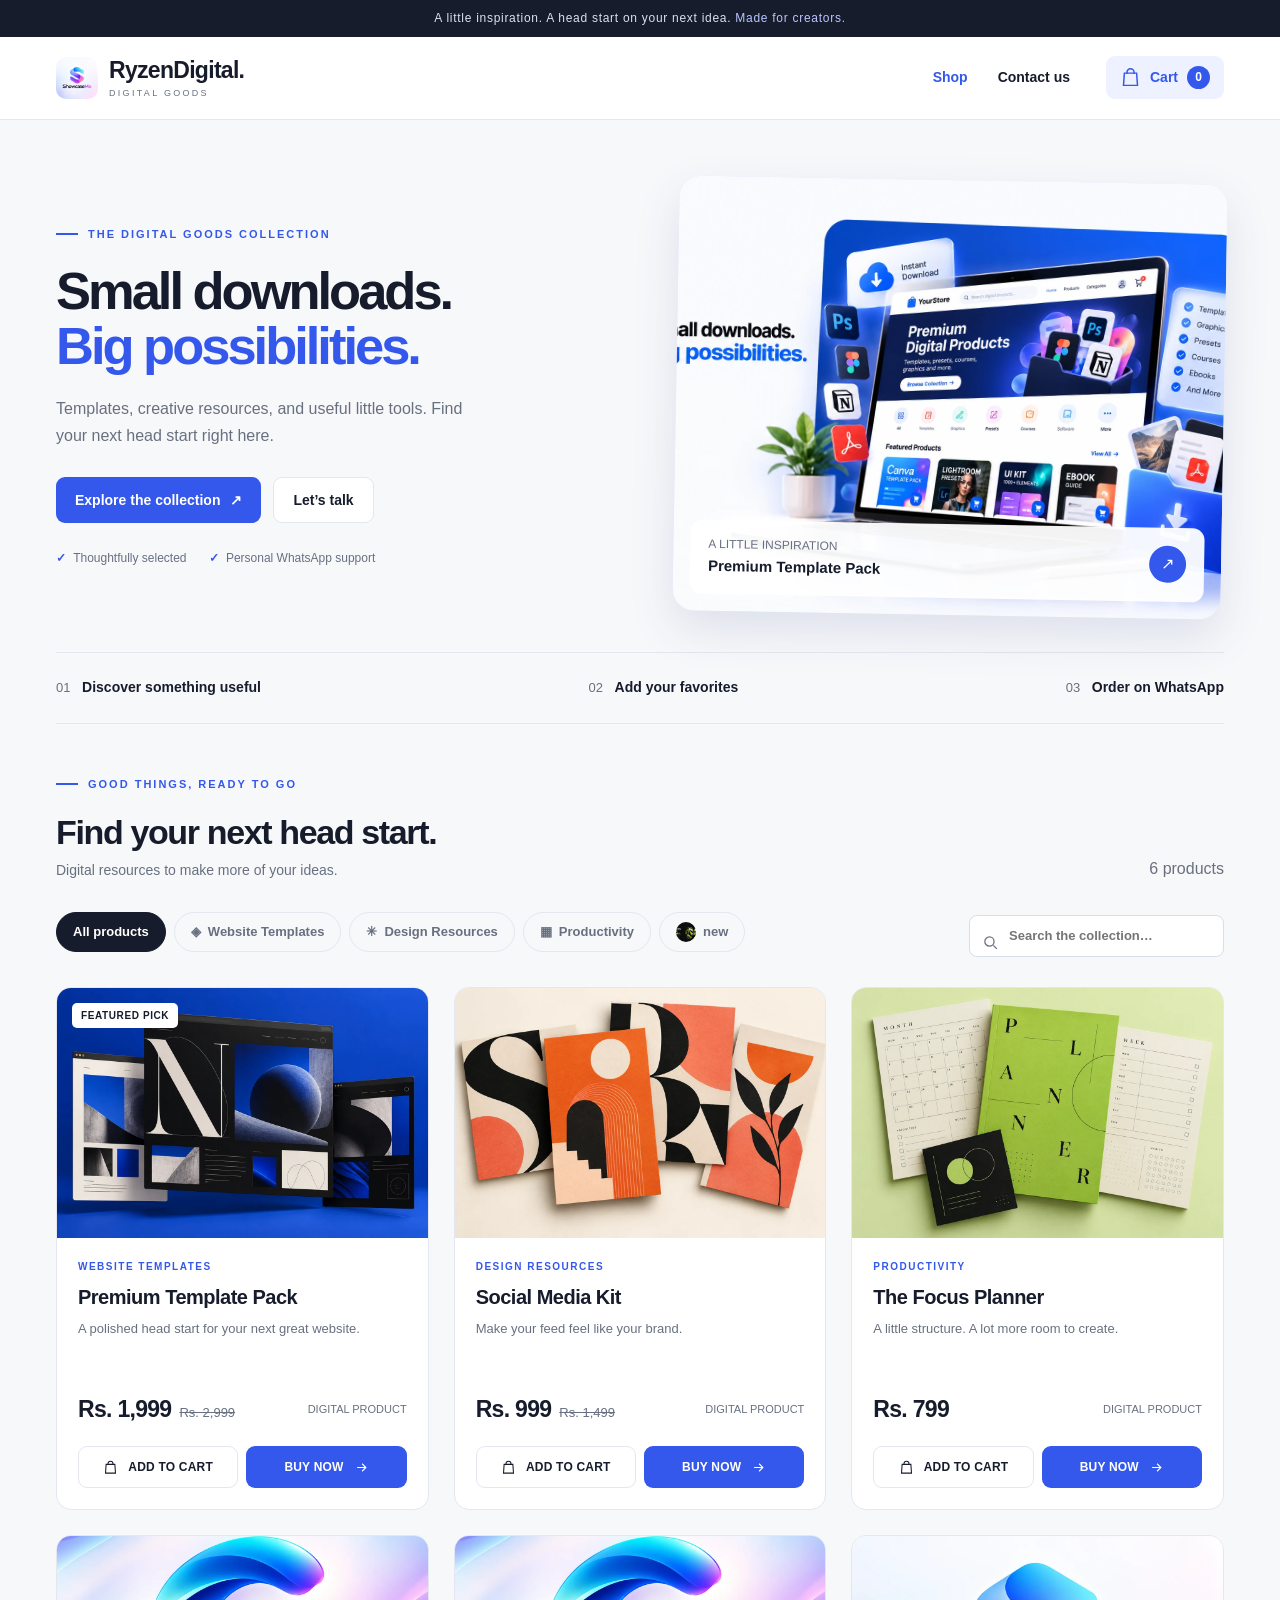
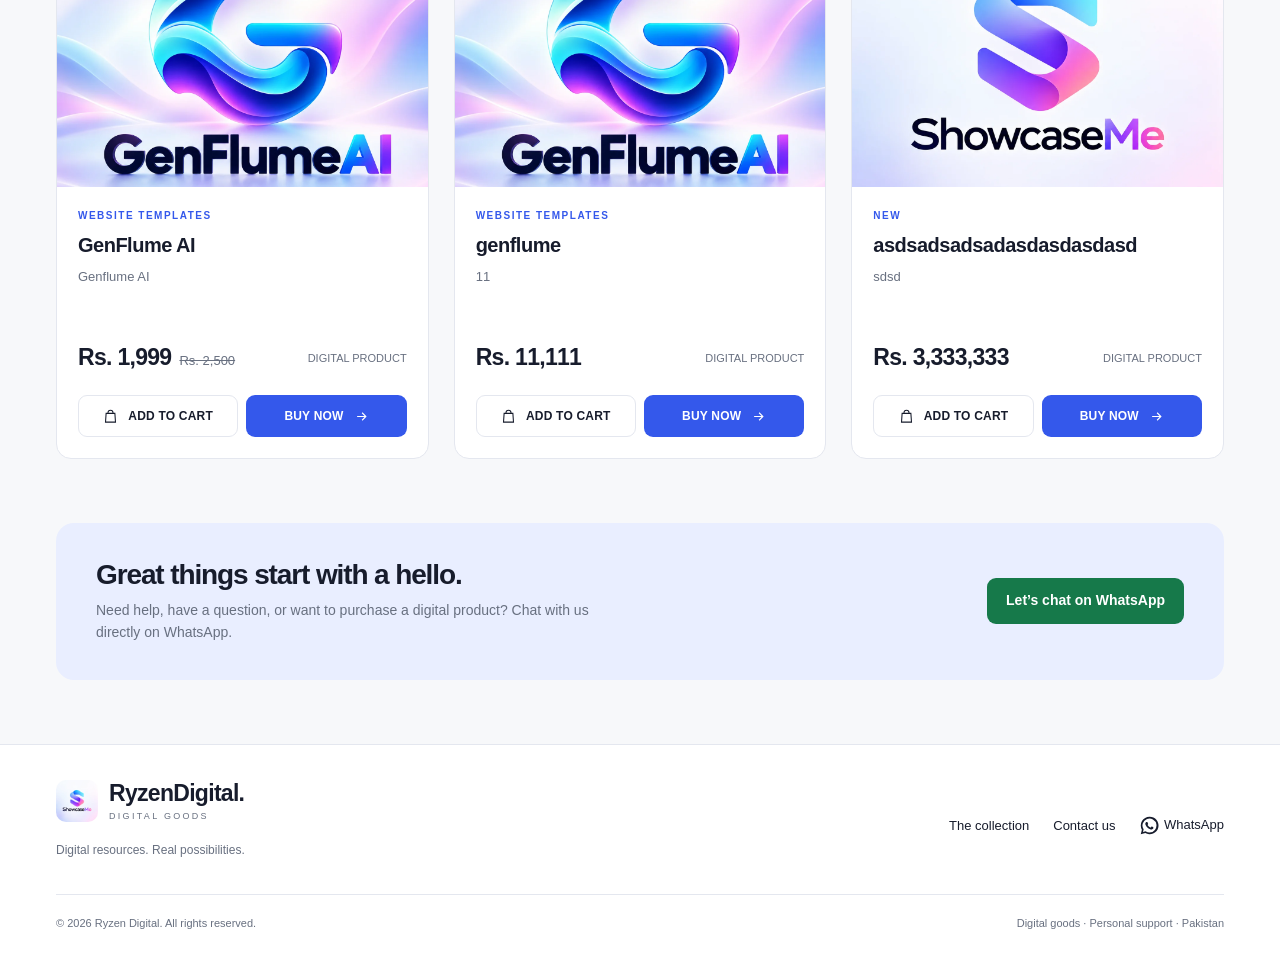
==== index.html @ fa686743 "Update site details, branding and WhatsApp contact" ====
<!doctype html>
<html lang="en"><head><meta charset="utf-8"><meta name="viewport" content="width=device-width, initial-scale=1"><meta http-equiv="Content-Security-Policy" content="default-src 'self'; script-src 'self'; style-src 'self'; img-src 'self' data: blob:; connect-src 'self'; object-src 'none'; base-uri 'none'; form-action 'none'"><meta name="referrer" content="strict-origin-when-cross-origin"><title>Ryzen Digital — Made for your next big idea</title><meta name="description" content="Discover digital templates, design resources, and productivity tools. Order directly with Muneej Digital on WhatsApp."><link rel="icon" href="assets/images/site/favicon-dae57da4-6090-4d0b-ba69-04b759d3f652.png"><link rel="stylesheet" href="assets/css/style.css"><script type="module" src="assets/js/store.js"></script></head><body data-page="home"><a class="skip" href="#main">Skip to content</a><div class="announcement"><span data-setting="announcement">A little inspiration. A head start on your next idea.</span> <span data-setting="announcementAccent">Made for creators.</span></div><header id="site-header" class="site-header"></header><main id="main" class="container"><section class="hero"><div><div class="eyebrow" data-setting="heroEyebrow">The digital goods collection</div><h1><span data-setting="heroHeading">Small downloads.</span><br><em data-setting="heroHighlight">Big possibilities.</em></h1><p data-setting="heroDescription">Templates, creative resources, and useful little tools. Find your next head start right here.</p><div class="hero-actions"><a class="button" href="#shop" data-setting-link="heroPrimaryLink"><span data-setting="heroPrimary">Explore the collection</span> <span aria-hidden="true">↗</span></a><a class="button secondary" href="contact.html" data-setting="heroSecondary" data-setting-link="heroSecondaryLink">Let’s talk</a></div><div class="hero-note"><span><b>✓</b> <span data-setting="heroTrustOne">Thoughtfully selected</span></span><span><b>✓</b> <span data-setting="heroTrustTwo">Personal WhatsApp support</span></span></div></div><a id="hero-product" class="hero-art" href="#shop"><img id="hero-image" src="assets/images/products/templates.webp" alt="Creative website template collection" fetchpriority="high"><div class="hero-art-label"><div><small data-setting="heroLabel">A LITTLE INSPIRATION</small><strong id="hero-title">Find your next creative starting point</strong></div><span class="icon-circle" aria-hidden="true">↗</span></div></a></section><div class="value-strip"><span>01 <strong data-setting="valueOne">Discover something useful</strong></span><span>02 <strong data-setting="valueTwo">Add your favorites</strong></span><span>03 <strong data-setting="valueThree">Order on WhatsApp</strong></span></div><section class="store-section" id="shop"><div class="section-heading"><div><div class="eyebrow" data-setting="catalogEyebrow">Good things, ready to go</div><h2 data-setting="catalogHeading">Find your next head start.</h2><p data-setting="catalogDescription">Digital resources to make more of your ideas.</p></div><span id="result-count" class="muted"></span></div><div class="catalog-toolbar"><div id="category-filters" class="filters" aria-label="Filter by category"></div><label class="search-box"><span class="sr-only">Search products</span><span id="search-icon"></span><input id="search" type="search" placeholder="Search the collection…"></label></div><p id="category-detail" class="category-detail" hidden=""></p><div id="product-grid" class="product-grid"><div class="loading">Loading the collection…</div></div><nav id="pagination" class="pagination" aria-label="Product pages" hidden=""></nav></section><section class="contact-banner"><div><h2 data-setting="contactBannerTitle">Great things start with a hello.</h2><p data-setting="contactDescription">Need help, have a question, or want to purchase a digital product? Chat with us directly on WhatsApp.</p></div><a class="button whatsapp" data-contact="" data-setting="contactBannerButton" href="https://wa.me/923116686335?text=Hi!%20I%20visited%20your%20website%20and%20need%20some%20assistance." target="_blank" rel="noopener noreferrer">Let’s chat on WhatsApp</a></section></main><footer id="site-footer" class="site-footer"></footer><noscript><div class="noscript">Please enable JavaScript to browse products and use your cart. You can also <a href="https://wa.me/923116686335?text=Hi!%20I%20visited%20your%20website%20and%20need%20some%20assistance." target="_blank" rel="noopener noreferrer">contact us on WhatsApp</a>.</div></noscript>







</body></html>
---- assets/css/style.css ----
:root{--ink:#171c2c;--muted:#687080;--blue:#3458eb;--blue-dark:#2340bd;--paper:#f7f8fa;--line:#e4e7ef;--radius:18px;--green:#16794a;--font:Inter,Arial,Helvetica,sans-serif}*{box-sizing:border-box}html{scroll-behavior:smooth;scroll-padding-top:100px}body{margin:0;color:var(--ink);font:16px/1.55 var(--font);background:var(--paper)}button,input,select,textarea{font:inherit}a{color:inherit;text-decoration:none}button,a,input,select,textarea{-webkit-tap-highlight-color:transparent}button,a{touch-action:manipulation}button{cursor:pointer}button:disabled{cursor:not-allowed;opacity:.5}button, .button{border:0}.button{display:inline-flex;gap:10px;align-items:center;justify-content:center;min-height:46px;border-radius:9px;padding:11px 19px;font-size:14px;font-weight:700;line-height:1.4;transition:background .2s,transform .2s;background:var(--blue);color:white}.button:hover{background:var(--blue-dark);transform:translateY(-1px)}.button.secondary{background:white;color:var(--ink);border:1px solid var(--line)}.button.secondary:hover{background:#edf1ff;border-color:#bcc7ff}.button.dark{background:var(--ink)}.button.whatsapp{background:#16794a;color:#fff}.button.whatsapp:hover{background:#10633b}.button.danger{background:#c53636}.button.small{padding:8px 12px;min-height:38px;font-size:13px}.text-link{font-size:14px;font-weight:700;color:var(--blue);display:inline-flex;gap:8px;align-items:center}.muted{color:var(--muted)}svg{width:21px;height:21px;flex-shrink:0;vertical-align:middle}h1,h2,h3,p{margin-top:0}h1,h2,h3{line-height:1.15;letter-spacing:-.04em}h2{font-size:34px}h3{font-size:20px}img{max-width:100%;display:block}input,textarea,select{border:1px solid #d9deea;border-radius:8px;background:white;padding:11px 13px;color:var(--ink);width:100%;min-width:0}textarea{resize:vertical;min-height:110px}label{display:block;font-size:14px;font-weight:600}label>input,label>select,label>textarea{margin-top:7px}small{font-size:13px}input:focus,textarea:focus,select:focus{outline:2px solid #b9c6ff;border-color:var(--blue)}:focus-visible{outline:3px solid #93a9ff;outline-offset:3px}[hidden]{display:none!important}.container{max-width:1232px;margin:0 auto;padding:0 32px}.skip{position:fixed;top:-60px;left:10px;background:white;padding:8px;z-index:200}.skip:focus{top:5px}.announcement{background:var(--ink);color:#dbe0f2;text-align:center;padding:9px 16px;font-size:12px;letter-spacing:.06em}.announcement span{color:#b9c5ff}.site-header{background:rgba(255,255,255,.96);border-bottom:1px solid var(--line);position:sticky;top:0;z-index:30}.header-inner{height:82px;display:flex;align-items:center;gap:36px}.brand{display:inline-flex;align-items:center;gap:11px;font-weight:800;letter-spacing:-.7px;font-size:23px;line-height:1.15;white-space:nowrap}.brand-mark{display:grid;place-items:center;background:var(--blue);width:38px;height:38px;border-radius:10px;color:white;font-size:24px;letter-spacing:-3px;padding-right:3px}.brand span small{display:block;font-weight:500;letter-spacing:2.3px;text-transform:uppercase;font-size:9px;margin-top:4px;color:var(--muted)}.nav{display:flex;gap:30px;margin-left:auto;font-size:14px;font-weight:600}.nav a:hover,.nav a.active{color:var(--blue)}.header-cart{background:#eef1ff;color:var(--blue);border-radius:9px;padding:10px 14px;display:flex;gap:9px;align-items:center;font-size:14px;font-weight:700}.cart-badge{background:var(--blue);color:#fff;min-width:23px;height:23px;border-radius:50%;display:grid;place-items:center;font-size:12px}.hero{display:grid;grid-template-columns:1.06fr 1fr;gap:40px;padding:60px 0 38px;align-items:center}.eyebrow{font-size:11px;letter-spacing:2px;text-transform:uppercase;font-weight:800;color:var(--blue);margin-bottom:20px;display:flex;align-items:center;gap:10px}.eyebrow:before{content:'';width:22px;height:2px;background:var(--blue)}.hero h1{font-size:clamp(40px,4.9vw,64px);font-weight:750;letter-spacing:-3px;margin-bottom:21px;line-height:1.06}.hero h1 em{font-style:normal;color:var(--blue)}.hero p{font-size:16px;color:var(--muted);max-width:420px;line-height:1.7}.hero-actions{display:flex;gap:12px;align-items:center;margin-top:28px}.hero-note{display:flex;gap:22px;font-size:12px;color:var(--muted);margin-top:26px;flex-wrap:wrap}.hero-note b{color:var(--blue);margin-right:4px}.hero-art{background:#e7ebff;border-radius:22px;overflow:hidden;position:relative;transform:rotate(1deg);box-shadow:0 18px 45px #293c8420}.hero-art img{width:100%;aspect-ratio:1.26;object-fit:cover;transition:transform .7s}.hero-art:hover img{transform:scale(1.035)}.hero-art-label{position:absolute;bottom:17px;left:17px;right:17px;background:rgba(255,255,255,.95);border-radius:12px;padding:15px 18px;display:flex;align-items:center;justify-content:space-between;gap:10px}.hero-art-label strong{font-size:15px}.hero-art-label small{display:block;color:var(--muted);font-size:12px}.hero-art-label .icon-circle{background:var(--blue);color:white;border-radius:50%;width:37px;height:37px;display:grid;place-items:center}.value-strip{display:flex;justify-content:space-between;gap:18px;padding:24px 0;border-top:1px solid var(--line);border-bottom:1px solid var(--line);font-size:13px;color:var(--muted)}.value-strip strong{color:var(--ink);font-size:14px;margin-left:8px}.store-section{padding:52px 0 64px}.section-heading{display:flex;justify-content:space-between;align-items:flex-end;gap:20px;margin-bottom:26px}.section-heading h2{margin-bottom:8px}.section-heading p{font-size:14px;color:var(--muted);margin-bottom:0}.catalog-toolbar{display:flex;align-items:center;justify-content:space-between;gap:15px;margin-bottom:30px;flex-wrap:wrap}.filters{display:flex;gap:8px;flex-wrap:wrap}.filter{display:flex;align-items:center;gap:7px;background:transparent;border:1px solid var(--line);border-radius:30px;padding:9px 16px;font-size:13px;font-weight:600;color:var(--muted)}.filter.active{background:var(--ink);color:white;border-color:var(--ink)}.filter img{width:20px;height:20px;object-fit:cover;border-radius:50%}.search-box{display:flex;align-items:center;position:relative;max-width:255px;flex:1;min-width:180px}.search-box svg{position:absolute;left:13px;color:var(--muted);width:17px}.search-box input{padding:10px 10px 10px 39px;font-size:13px}.product-grid{display:grid;grid-template-columns:repeat(3,minmax(0,1fr));gap:25px}.product-card{background:white;border:1px solid var(--line);border-radius:15px;overflow:hidden;transition:transform .25s,box-shadow .25s}.product-card:hover{transform:translateY(-5px);box-shadow:0 15px 32px #1f2e5510}.card-visual{position:relative;display:block;overflow:hidden;background:#ecf0f8}.card-visual img{width:100%;aspect-ratio:1.48;object-fit:cover;transition:transform .35s}.product-card:hover .card-visual img{transform:scale(1.03)}.tag{position:absolute;top:15px;left:15px;background:white;color:var(--ink);border-radius:5px;font-size:10px;letter-spacing:.6px;text-transform:uppercase;padding:5px 9px;font-weight:800}.card-body{padding:21px}.card-category{font-size:10px;letter-spacing:1.5px;text-transform:uppercase;color:var(--blue);font-weight:800;margin-bottom:9px}.card-body h3{font-size:20px;margin-bottom:9px;letter-spacing:-.5px;line-height:1.3}.card-description{font-size:13px;color:var(--muted);min-height:41px;margin-bottom:17px}.price{font-size:23px;font-weight:750;letter-spacing:-.7px}.old-price{font-size:13px;color:var(--muted);text-decoration:line-through;margin-left:8px;font-weight:400;letter-spacing:0}.card-bottom{display:flex;justify-content:space-between;align-items:center;margin:15px 0 19px}.file-label{font-size:11px;color:var(--muted)}.card-actions{display:grid;grid-template-columns:1fr 1fr;gap:8px}.card-actions .button{font-size:11px;padding:10px 8px;letter-spacing:.2px;min-height:42px}.card-actions svg{width:15px;height:15px}.category-detail{color:var(--muted);font-size:14px;margin:-12px 0 24px}.contact-banner{margin:0 0 64px;padding:36px 40px;background:#e9eeff;display:flex;align-items:center;justify-content:space-between;border-radius:18px;gap:25px}.contact-banner h2{font-size:28px;margin-bottom:9px}.contact-banner p{max-width:520px;font-size:14px;color:var(--muted);margin:0}.site-footer{border-top:1px solid var(--line);padding:35px 0 25px;background:white}.footer-top{display:flex;justify-content:space-between;gap:30px;align-items:center}.footer-top p{font-size:12px;color:var(--muted);margin:12px 0}.footer-links{display:flex;gap:24px;align-items:center;font-size:13px}.footer-bottom{border-top:1px solid var(--line);margin-top:22px;padding-top:20px;font-size:11px;display:flex;justify-content:space-between;color:var(--muted)}.empty-state{text-align:center;border:1px dashed #ccd3e5;border-radius:16px;padding:55px 24px;grid-column:1/-1;background:white}.empty-state h2{font-size:25px}.empty-state p{color:var(--muted)}.error{color:#b42c2c;background:#fff1f1;padding:14px;border-radius:8px;white-space:pre-wrap}.breadcrumb{font-size:13px;color:var(--muted);margin:30px 0}.breadcrumb a{color:var(--blue)}.product-detail{display:grid;grid-template-columns:1.05fr 1fr;gap:50px;align-items:start;margin-bottom:55px}.detail-image{width:100%;border-radius:18px;aspect-ratio:1.1;object-fit:cover;background:#e8ecfa}.product-info{padding-top:10px}.product-info h1{font-size:42px;margin:10px 0 17px}.product-info .price{font-size:32px;display:block;margin:25px 0}.product-info .card-actions{max-width:430px}.product-info .card-actions .button{font-size:13px;min-height:49px}.purchase-note{font-size:13px;color:var(--muted);border-top:1px solid var(--line);padding-top:20px;margin-top:23px}.description-section{border-top:1px solid var(--line);padding:35px 0;display:grid;grid-template-columns:1.4fr 1fr 1fr;gap:35px}.description-section h2{font-size:21px}.description-section p,.description-section li{font-size:14px;color:var(--muted);line-height:1.8;white-space:pre-line}.description-section ul{padding-left:19px}.contact-page{max-width:820px;margin:0 auto;text-align:center;padding:75px 0}.contact-page h1{font-size:clamp(36px,6vw,56px);margin:25px 0}.contact-page p{color:var(--muted);font-size:18px;max-width:630px;margin:0 auto 28px}.contact-icon{display:grid;place-items:center;background:#dcf2e7;color:var(--green);border-radius:22px;width:80px;height:80px;margin:auto}.contact-icon svg{width:44px;height:44px}.contact-phone{font-size:14px!important;margin-top:17px!important}.contact-steps{display:grid;grid-template-columns:repeat(3,1fr);gap:20px;margin-top:50px;text-align:left}.contact-steps article{border:1px solid var(--line);border-radius:14px;background:white;padding:23px}.contact-steps b{color:var(--blue);font-size:12px}.contact-steps h2{font-size:20px;margin:16px 0 10px}.contact-steps p{font-size:13px;margin:0}.noscript{padding:30px;background:#fff0d5;text-align:center}dialog{border:none;padding:0;color:var(--ink);border-radius:16px;max-height:90dvh;width:min(680px,calc(100% - 30px));box-shadow:0 30px 100px #10204440}dialog::backdrop{background:#101a3a80;backdrop-filter:blur(3px)}body:has(dialog[open]){overflow:hidden}.dialog-header{display:flex;justify-content:space-between;align-items:center;gap:20px;padding:23px 25px;border-bottom:1px solid var(--line)}.dialog-header h2{font-size:23px;margin:0}.icon-button{display:grid;place-items:center;width:38px;height:38px;border:1px solid var(--line);background:white;border-radius:8px;font-size:24px;line-height:1;flex-shrink:0}.dialog-body{padding:25px}.dialog-actions{display:flex;gap:10px;justify-content:flex-end;padding:20px 25px;border-top:1px solid var(--line)}.cart-drawer{margin:0 0 0 auto;height:100dvh;max-height:100dvh;border-radius:0;width:min(510px,100%)}.cart-shell{display:flex;flex-direction:column;height:100%}.cart-items{flex:1;overflow-y:auto;padding:10px 24px}.cart-item{display:grid;grid-template-columns:80px 1fr;gap:15px;padding:22px 0;border-bottom:1px solid var(--line)}.cart-item img{width:80px;height:80px;object-fit:cover;border-radius:10px}.cart-item h3{font-size:15px;line-height:1.4;margin:0 0 6px;letter-spacing:-.2px}.cart-item .item-price{font-size:13px;color:var(--muted)}.quantity-row{display:flex;justify-content:space-between;gap:10px;align-items:center;margin-top:13px}.quantity-control{display:flex;border:1px solid var(--line);border-radius:6px;align-items:center;overflow:hidden}.quantity-control button{border:0;background:white;width:30px;height:30px}.quantity-control span{min-width:30px;text-align:center;font-size:13px}.remove{border:0;background:none;font-size:12px;color:#9a3542;text-decoration:underline;padding:3px 0}.item-subtotal{font-size:14px;font-weight:700}.cart-summary{padding:23px 25px;background:#f7f8fc;border-top:1px solid var(--line)}.summary-row{display:flex;justify-content:space-between;align-items:center;margin-bottom:10px}.summary-row.total{font-size:21px;font-weight:750}.cart-summary .button{width:100%;margin-top:12px}.cart-summary p{font-size:12px;color:var(--muted);text-align:center;margin:12px 0 0}.clear-cart{font-size:12px;border:0;background:none;color:var(--muted);text-decoration:underline;padding:8px 0}.cart-empty{padding:65px 15px;text-align:center}.cart-empty svg{width:45px;height:45px;color:var(--blue);margin-bottom:20px}.cart-empty h3{font-size:23px}.cart-empty p{color:var(--muted);font-size:14px}#toast{position:fixed;bottom:24px;left:50%;transform:translate(-50%,20px);background:var(--ink);color:white;padding:13px 22px;border-radius:12px;box-shadow:0 8px 30px #121b3330;font-size:14px;z-index:500;opacity:0;pointer-events:none;transition:opacity .2s,transform .2s;max-width:90%;text-align:center}#toast.visible{opacity:1;transform:translate(-50%,0)}.loading{padding:70px;text-align:center;color:var(--muted)}.full-width{width:100%}
@media(min-width:1600px){.container{max-width:1330px}}@media(max-width:1000px){.hero{gap:25px}.hero h1{font-size:48px}.hero-art img{aspect-ratio:1.1}.product-grid{gap:16px}.card-body{padding:16px}.card-actions{grid-template-columns:1fr}.product-detail{gap:30px}.description-section{grid-template-columns:1fr 1fr}.description-section>div:first-child{grid-column:1/-1}.contact-banner{padding:30px}.nav{gap:20px}}@media(max-width:700px){.container{padding:0 20px}.announcement{font-size:10px;letter-spacing:.1px}.header-inner{height:72px;gap:10px;flex-wrap:wrap}.brand{font-size:19px}.brand-mark{width:32px;height:32px}.brand span small{font-size:8px}.nav{gap:15px;margin-left:auto;font-size:12px}.nav .contact-nav{display:none}.header-cart{padding:8px;gap:4px}.header-cart>span:first-of-type{display:none}.hero{grid-template-columns:1fr;padding:35px 0 27px;gap:30px}.hero h1{font-size:47px;letter-spacing:-2px}.hero p{font-size:15px;margin-bottom:15px}.hero-art img{aspect-ratio:1.5}.hero-art{transform:none}.hero-note{margin-top:19px;gap:16px}.eyebrow{font-size:10px;margin-bottom:17px}.hero-actions{margin-top:20px}.value-strip{font-size:11px;flex-wrap:wrap;justify-content:center;gap:10px 20px;padding:19px 0}.value-strip strong{font-size:11px;margin-left:3px}.store-section{padding:35px 0}.section-heading{align-items:start}.section-heading h2{font-size:28px}.section-heading p{font-size:13px}.section-heading .text-link{font-size:12px}.product-grid{grid-template-columns:repeat(2,minmax(0,1fr));gap:12px}.catalog-toolbar{gap:18px}.filters{gap:6px}.filter{font-size:11px;padding:8px 11px}.search-box{max-width:100%;width:100%}.card-body{padding:14px 12px}.card-body h3{font-size:16px}.card-category{font-size:9px;letter-spacing:1px}.card-description{font-size:12px;min-height:55px}.price{font-size:19px}.old-price{font-size:11px;display:block;margin:0}.file-label{display:none}.card-bottom{margin:10px 0 13px;min-height:44px}.card-actions .button{font-size:10px;min-height:39px}.tag{font-size:8px;top:9px;left:9px;padding:4px 6px}.contact-banner{flex-direction:column;align-items:flex-start;margin-bottom:35px;padding:27px}.contact-banner h2{font-size:25px}.footer-top{flex-direction:column;align-items:flex-start;gap:15px}.footer-links{font-size:12px;gap:20px;flex-wrap:wrap}.footer-bottom{gap:12px;flex-wrap:wrap}.product-detail{grid-template-columns:1fr;gap:20px;margin-bottom:28px}.detail-image{aspect-ratio:1.3}.product-info h1{font-size:34px}.product-info .card-actions{grid-template-columns:1fr 1fr}.description-section{grid-template-columns:1fr;gap:20px}.description-section>div:first-child{grid-column:auto}.contact-page{padding:40px 0}.contact-page p{font-size:16px}.contact-steps{grid-template-columns:1fr;margin-top:35px}.contact-steps h2{margin:7px 0}.contact-steps p{font-size:14px}.dialog-header,.dialog-body,.dialog-actions{padding:18px}.cart-items{padding:10px 18px}.cart-summary{padding:20px}.card-visual img{aspect-ratio:1.15}.hero-art-label{padding:12px}.hero-art-label strong{font-size:13px}.section-heading{flex-wrap:wrap}}@media(prefers-reduced-motion:reduce){*{scroll-behavior:auto!important;transition:none!important;animation:none!important}}@media(max-width:360px){.container{padding:0 14px}.nav{gap:8px}.hero h1{font-size:40px}.brand{font-size:17px}.product-grid{grid-template-columns:1fr}.card-actions{grid-template-columns:1fr 1fr}}
.sr-only{position:absolute;width:1px;height:1px;padding:0;margin:-1px;overflow:hidden;clip:rect(0,0,0,0);white-space:nowrap;border:0}
/* Preserve thumbnail proportions when HTML width/height attributes are present. */
.card-visual img{height:auto}.card-actions .button{font-size:12px}.hero-actions .button{white-space:nowrap}.hero h1{font-size:clamp(40px,4.1vw,58px)}
@media(max-width:700px){.hero h1{font-size:43px}.card-actions .button{font-size:11px}.hero-actions .button{padding:11px 15px;font-size:13px}}
@media(max-width:360px){.hero h1{font-size:39px}.hero-actions{flex-wrap:wrap}}
.product-card{display:flex;flex-direction:column}.card-body{display:flex;flex-direction:column;flex:1}.card-description{flex:1}

/* Site Details uploads retain the original brand dimensions and layout. */
.brand-logo{width:42px;height:42px;object-fit:contain;flex-shrink:0;border-radius:10px}.brand>span:last-child{overflow-wrap:anywhere}.announcement>[data-setting=announcement]{color:inherit}.hero-note>span>span{display:inline}.pagination{display:flex;justify-content:center;align-items:center;gap:24px;margin-top:36px}.pagination>span{font-size:13px;color:var(--muted);text-align:center}.pagination button:disabled{opacity:.4;cursor:default}#shop h2{scroll-margin-top:110px}.footer-top>div{min-width:0}.footer-bottom>span{overflow-wrap:anywhere}
@media(max-width:700px){.pagination{gap:12px}.pagination .button{font-size:12px;padding:10px 14px}.pagination>span{font-size:12px}.brand-logo{width:36px;height:36px}.header-inner>.brand{min-width:0}.header-inner>.brand>span:last-child{max-width:42vw}}

.brand>span:last-child{white-space:normal}.brand-mark{flex-shrink:0}
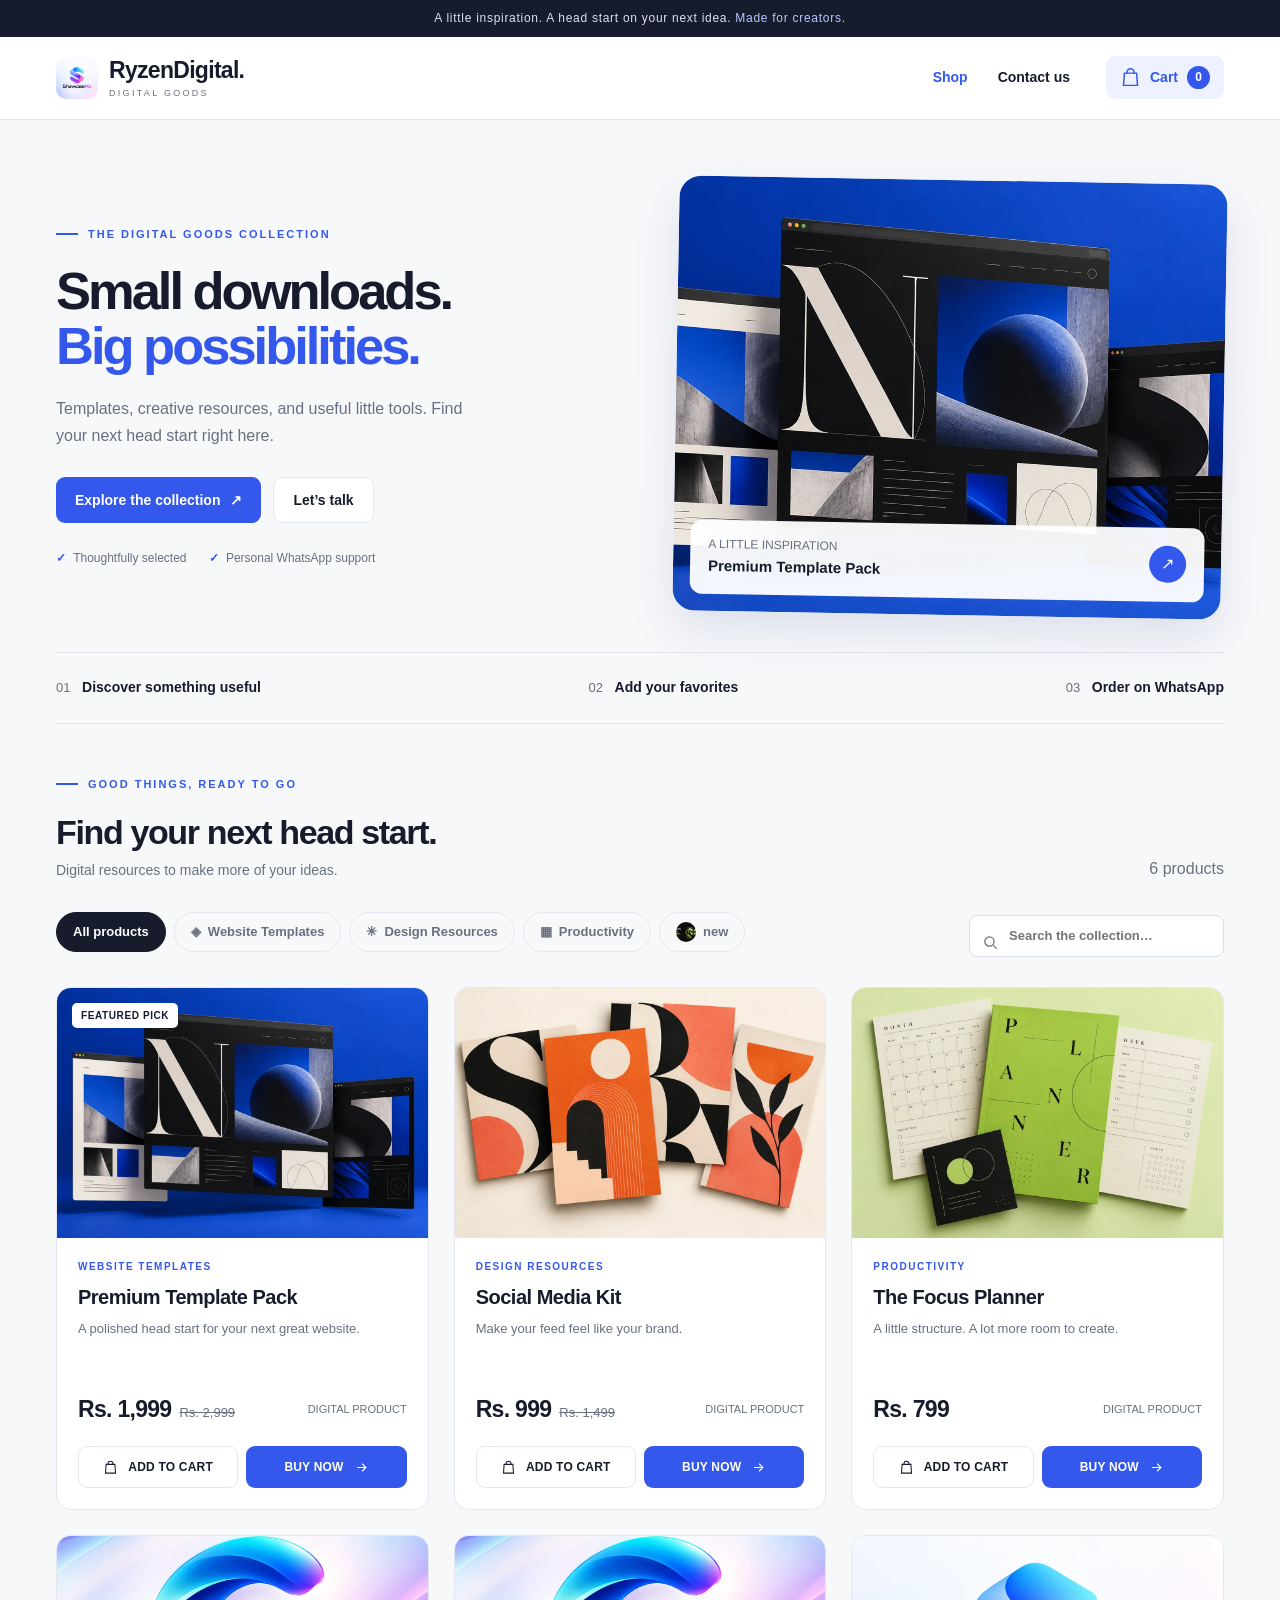
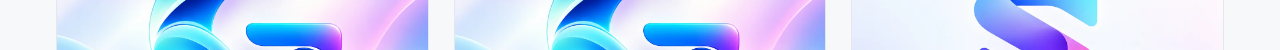
==== commit b64cb36e: "Update site details, branding and WhatsApp contact" ====
--- a/index.html
+++ b/index.html
@@ -7,4 +7,5 @@
 
 
 
+
 </body></html>
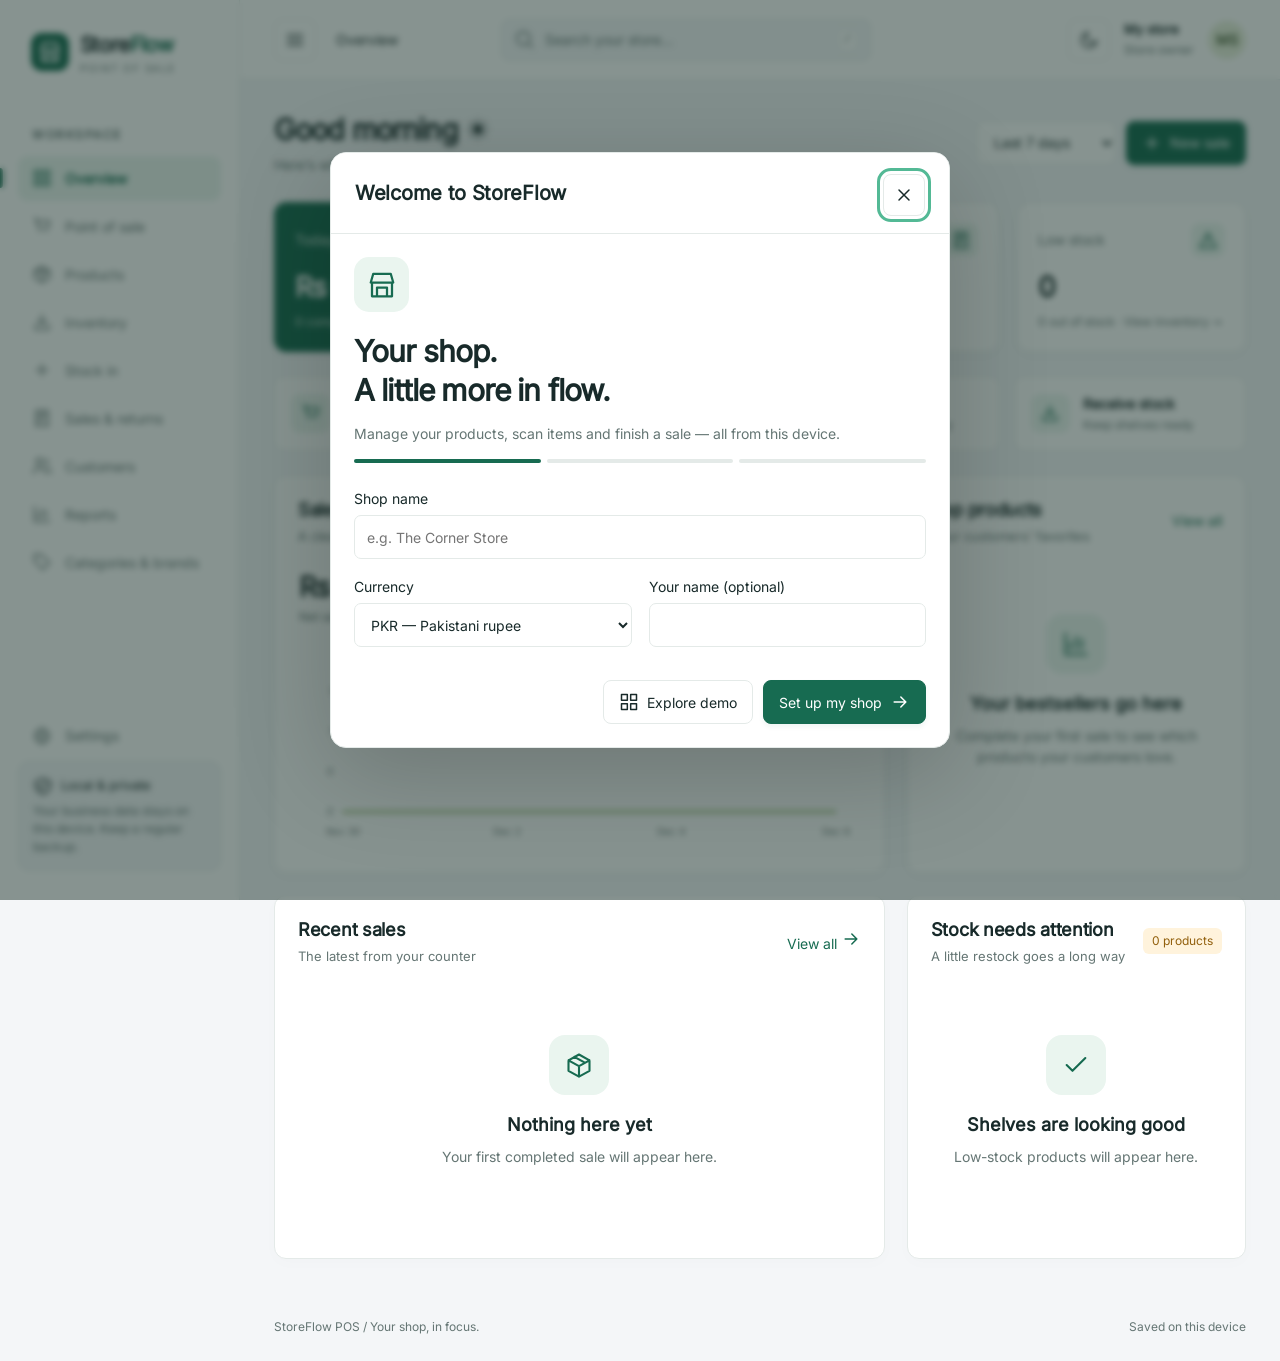
==== commit cbc986bc: "Add files via upload" ====
--- a/index.html
+++ b/index.html
@@ -1,11 +1,19 @@
 <!doctype html>
-<html lang="en"><head><meta charset="utf-8"><meta name="viewport" content="width=device-width, initial-scale=1"><meta http-equiv="Content-Security-Policy" content="default-src 'self'; script-src 'self'; style-src 'self'; img-src 'self' data: blob:; connect-src 'self'; object-src 'none'; base-uri 'none'; form-action 'none'"><meta name="referrer" content="strict-origin-when-cross-origin"><title>Ryzen Digital — Made for your next big idea</title><meta name="description" content="Discover digital templates, design resources, and productivity tools. Order directly with Muneej Digital on WhatsApp."><link rel="icon" href="assets/images/site/favicon-dae57da4-6090-4d0b-ba69-04b759d3f652.png"><link rel="stylesheet" href="assets/css/style.css"><script type="module" src="assets/js/store.js"></script></head><body data-page="home"><a class="skip" href="#main">Skip to content</a><div class="announcement"><span data-setting="announcement">A little inspiration. A head start on your next idea.</span> <span data-setting="announcementAccent">Made for creators.</span></div><header id="site-header" class="site-header"></header><main id="main" class="container"><section class="hero"><div><div class="eyebrow" data-setting="heroEyebrow">The digital goods collection</div><h1><span data-setting="heroHeading">Small downloads.</span><br><em data-setting="heroHighlight">Big possibilities.</em></h1><p data-setting="heroDescription">Templates, creative resources, and useful little tools. Find your next head start right here.</p><div class="hero-actions"><a class="button" href="#shop" data-setting-link="heroPrimaryLink"><span data-setting="heroPrimary">Explore the collection</span> <span aria-hidden="true">↗</span></a><a class="button secondary" href="contact.html" data-setting="heroSecondary" data-setting-link="heroSecondaryLink">Let’s talk</a></div><div class="hero-note"><span><b>✓</b> <span data-setting="heroTrustOne">Thoughtfully selected</span></span><span><b>✓</b> <span data-setting="heroTrustTwo">Personal WhatsApp support</span></span></div></div><a id="hero-product" class="hero-art" href="#shop"><img id="hero-image" src="assets/images/products/templates.webp" alt="Creative website template collection" fetchpriority="high"><div class="hero-art-label"><div><small data-setting="heroLabel">A LITTLE INSPIRATION</small><strong id="hero-title">Find your next creative starting point</strong></div><span class="icon-circle" aria-hidden="true">↗</span></div></a></section><div class="value-strip"><span>01 <strong data-setting="valueOne">Discover something useful</strong></span><span>02 <strong data-setting="valueTwo">Add your favorites</strong></span><span>03 <strong data-setting="valueThree">Order on WhatsApp</strong></span></div><section class="store-section" id="shop"><div class="section-heading"><div><div class="eyebrow" data-setting="catalogEyebrow">Good things, ready to go</div><h2 data-setting="catalogHeading">Find your next head start.</h2><p data-setting="catalogDescription">Digital resources to make more of your ideas.</p></div><span id="result-count" class="muted"></span></div><div class="catalog-toolbar"><div id="category-filters" class="filters" aria-label="Filter by category"></div><label class="search-box"><span class="sr-only">Search products</span><span id="search-icon"></span><input id="search" type="search" placeholder="Search the collection…"></label></div><p id="category-detail" class="category-detail" hidden=""></p><div id="product-grid" class="product-grid"><div class="loading">Loading the collection…</div></div><nav id="pagination" class="pagination" aria-label="Product pages" hidden=""></nav></section><section class="contact-banner"><div><h2 data-setting="contactBannerTitle">Great things start with a hello.</h2><p data-setting="contactDescription">Need help, have a question, or want to purchase a digital product? Chat with us directly on WhatsApp.</p></div><a class="button whatsapp" data-contact="" data-setting="contactBannerButton" href="https://wa.me/923116686335?text=Hi!%20I%20visited%20your%20website%20and%20need%20some%20assistance." target="_blank" rel="noopener noreferrer">Let’s chat on WhatsApp</a></section></main><footer id="site-footer" class="site-footer"></footer><noscript><div class="noscript">Please enable JavaScript to browse products and use your cart. You can also <a href="https://wa.me/923116686335?text=Hi!%20I%20visited%20your%20website%20and%20need%20some%20assistance." target="_blank" rel="noopener noreferrer">contact us on WhatsApp</a>.</div></noscript>
-
-
-
-
-
-
-
-
+<html lang="en">
+<head>
+<meta charset="utf-8"><meta name="viewport" content="width=device-width,initial-scale=1,viewport-fit=cover">
+<meta name="theme-color" content="#176b51"><meta name="description" content="StoreFlow POS — sales, stock, and a clearer view of your shop. A private, offline-ready point of sale on your device.">
+<title>StoreFlow POS</title><link rel="icon" href="assets/icons/icon.svg" type="image/svg+xml"><link rel="apple-touch-icon" href="assets/icons/icon-192.png"><link rel="manifest" href="manifest.json"><link rel="stylesheet" href="assets/css/app.css">
+</head>
+<body>
+<a class="skip" href="#main">Skip to content</a>
+<aside id="sidebar" class="sidebar" aria-label="Main navigation"></aside>
+<div class="workspace"><header id="topbar" class="topbar"></header><div id="demo-banner"></div><main id="main" tabindex="-1"><div class="loading">Opening your shop…</div></main><footer class="page-footer"><span>StoreFlow POS <span class="muted">/</span> Your shop, in focus.</span><span id="connection">Saved on this device</span></footer></div>
+<nav id="mobile-nav" class="mobile-nav" aria-label="Mobile navigation"></nav>
+<dialog id="dialog" aria-labelledby="dialog-title"><div id="dialog-body"></div></dialog>
+<dialog id="scanner" aria-labelledby="scanner-title"></dialog>
+<div id="toasts" class="toasts" role="status" aria-live="polite"></div><div id="print-area"></div>
+<noscript>This application needs JavaScript enabled to store products and process sales.</noscript>
+<script type="module" src="assets/js/app.js"></script>
+<script>if(location.protocol==='file:')document.getElementById('main').innerHTML='<div class="empty"><h1>Upload your shop to GitHub Pages</h1><p>Open the HTTPS website after uploading these files. Camera, database and offline features require a hosted website. See README.md for the simple setup steps.</p></div>';</script>
 </body></html>
--- a/assets/css/app.css
+++ b/assets/css/app.css
@@ -0,0 +1,15 @@
+@font-face{font-family:Inter;src:url('../fonts/Inter.woff2') format('woff2');font-display:swap}*{box-sizing:border-box}html{font-size:16px}body{margin:0;font-family:Inter,ui-sans-serif,system-ui,-apple-system,BlinkMacSystemFont,'Segoe UI',sans-serif;background:var(--bg);color:var(--text);line-height:1.5;--bg:#f4f6f8;--surface:#fff;--text:#182a2a;--muted:#657674;--border:#e4eae8;--green:#176b51;--soft:#eaf5ef;--shadow:0 4px 16px #18362b04;--red:#b63232;--amber:#92600d}body.dark{--bg:#101b19;--surface:#192724;--text:#edf6f1;--muted:#a2b8ae;--border:#31433c;--green:#78d4ac;--soft:#203c30;--red:#ffabab;--amber:#e7be70}button,input,select,textarea{font:inherit}button,a,input,select,textarea{-webkit-tap-highlight-color:transparent}button,a{touch-action:manipulation}button{cursor:pointer}button:disabled{opacity:.5;cursor:not-allowed}a{color:inherit;text-decoration:none}button:focus-visible,a:focus-visible,input:focus-visible,select:focus-visible,textarea:focus-visible,summary:focus-visible{outline:3px solid #53b995;outline-offset:3px}button{color:inherit}.icon{width:20px;height:20px;stroke:currentColor;stroke-width:1.8;fill:none;flex:none;stroke-linecap:round;stroke-linejoin:round}.sidebar{position:fixed;inset:0 auto 0 0;width:240px;background:var(--surface);border-right:1px solid var(--border);padding:29px 18px;display:flex;flex-direction:column;z-index:30}.brand{display:flex;align-items:center;gap:11px;padding:0 13px 33px;font-size:21px;font-weight:750;letter-spacing:-.7px}.brand em{font-style:normal;color:var(--green)}.brand-icon{width:38px;height:38px;background:#176b51;color:#fff;border-radius:11px;display:grid;place-items:center}.brand-icon .icon{width:24px;height:24px}.nav-section{font-size:12px;color:var(--muted);letter-spacing:1.5px;font-weight:600;margin:17px 14px 9px}.nav-link{display:flex;align-items:center;gap:13px;padding:12px 14px;margin:3px 0;border-radius:9px;font-size:14px;color:var(--muted);font-weight:500;position:relative}.nav-link:hover{background:var(--bg);color:var(--text)}.nav-link.active{background:var(--soft);color:var(--green);font-weight:650}.nav-link.active:before{content:'';height:20px;width:3px;background:var(--green);position:absolute;left:-18px;border-radius:0 4px 4px 0}.nav-count{margin-left:auto;background:#f9e9cc;color:#866122;font-size:12px;border-radius:6px;min-width:23px;text-align:center}.sidebar-bottom{margin-top:auto;padding-top:30px}.local-card{background:var(--bg);border:1px solid var(--border);border-radius:11px;padding:14px;font-size:13px;line-height:1.5}.local-card strong{display:flex;gap:8px;align-items:center;font-weight:550;margin-bottom:6px}.local-card p{color:var(--muted);margin:0;font-size:12px}.workspace{margin-left:240px;min-height:100vh}.topbar{height:80px;padding:0 34px;border-bottom:1px solid var(--border);background:var(--surface);display:flex;align-items:center;gap:20px;position:sticky;top:0;z-index:20}.breadcrumb{font-size:14px;font-weight:550;min-width:145px}.top-search{display:flex;align-items:center;gap:10px;background:var(--bg);border:1px solid var(--border);border-radius:8px;padding:9px 13px;color:var(--muted);max-width:370px;flex:1;font-size:14px;text-align:left}.top-search kbd{margin-left:auto;font-size:12px;padding:1px 5px;background:var(--surface);border-radius:4px;border:1px solid var(--border)}.top-right{margin-left:auto;display:flex;gap:14px;align-items:center}.avatar{background:#e7efdb;color:#4b633b;width:38px;height:38px;display:grid;place-items:center;font-weight:650;border-radius:50%;font-size:14px}.shop-label{font-size:13px;line-height:1.5}.shop-label strong{font-weight:600;display:block}.shop-label span{color:var(--muted);font-size:12px}.icon-button{border:1px solid var(--border);border-radius:8px;width:42px;height:42px;display:inline-flex;align-items:center;justify-content:center;background:var(--surface)}.icon-button:hover{background:var(--soft)}main{padding:31px 34px 22px;max-width:1770px;margin:auto;min-height:calc(100vh - 140px)}h1,h2,h3,p{margin-top:0}h1{font-size:29px;line-height:1.3;letter-spacing:-.85px;font-weight:650;margin-bottom:5px}h2{font-size:18px;letter-spacing:-.3px;font-weight:620;margin-bottom:4px}h3{font-size:16px;font-weight:600;margin-bottom:4px}.muted{color:var(--muted)}.small{font-size:13px}.page-heading{display:flex;justify-content:space-between;align-items:center;gap:18px;margin-bottom:27px}.page-heading p{font-size:14px;color:var(--muted);margin:4px 0 0}.actions{display:flex;gap:10px;align-items:center;flex-wrap:wrap}.btn{border:1px solid var(--border);background:var(--surface);color:var(--text);border-radius:8px;padding:10px 15px;font-size:14px;font-weight:550;min-height:44px;display:inline-flex;align-items:center;justify-content:center;gap:8px;white-space:nowrap;transition:background .15s,transform .15s}.btn:hover{background:var(--soft)}.btn:active{transform:translateY(1px)}.btn.primary{background:#176b51;color:white;border-color:#176b51;box-shadow:0 3px 5px #176b5110}.btn.primary:hover{background:#11563f}.btn.danger{color:var(--red);border-color:#b6323240}.btn.ghost{border-color:transparent;background:none}.btn.full{width:100%}.btn.compact{min-height:36px;padding:6px 11px}.text-button{background:none;border:0;color:var(--green);font-size:14px;font-weight:550;padding:8px 0}.metrics{display:grid;grid-template-columns:repeat(4,minmax(0,1fr));gap:18px;margin-bottom:24px}.metric{background:var(--surface);border:1px solid var(--border);border-radius:12px;padding:20px;box-shadow:var(--shadow);min-width:0}.metric.featured{background:#176b51;color:#fff;border-color:#176b51}.metric-top{display:flex;align-items:center;justify-content:space-between;font-size:14px;color:var(--muted);gap:8px}.featured .metric-top{color:#d0e6dc}.metric-icon{height:34px;width:34px;background:var(--soft);color:var(--green);border-radius:9px;display:grid;place-items:center}.featured .metric-icon{background:#ffffff1a;color:#fff}.metric-value{font-size:28px;font-weight:650;letter-spacing:-1px;margin:13px 0 8px;overflow-wrap:anywhere;line-height:1.25}.metric-note{font-size:12px;color:var(--muted)}.featured .metric-note{color:#d0e6dc}.metric-note .up{color:var(--green);font-weight:600}.featured .up{color:#caef70}.panel{background:var(--surface);border:1px solid var(--border);border-radius:12px;box-shadow:var(--shadow);overflow:hidden;min-width:0}.panel-head{display:flex;align-items:center;justify-content:space-between;padding:20px 23px;gap:12px}.panel-head p{margin:4px 0 0;font-size:13px;color:var(--muted)}.panel-body{padding:0 23px 23px}.dashboard-grid{display:grid;grid-template-columns:minmax(0,1.8fr) minmax(290px,1fr);gap:22px;margin-bottom:22px}.chart-legend{font-size:12px;color:var(--muted);display:flex;gap:16px}.chart-legend span{display:inline-flex;align-items:center;gap:6px}.chart-legend i{width:8px;height:8px;display:inline-block;background:var(--green);border-radius:2px}.chart-legend .profit i{background:#a1c75d}.chart{width:100%;height:220px;display:block}.chart text{font-family:inherit;font-size:12px;fill:var(--muted)}.chart-grid{stroke:var(--border);stroke-dasharray:4 4}.chart-total{font-size:28px;font-weight:650;letter-spacing:-.8px}.chart-summary{display:flex;align-items:center;gap:22px;padding:0 24px}.chart-summary .muted{font-size:12px}.quick-actions{display:grid;grid-template-columns:repeat(4,1fr);gap:14px;margin-bottom:24px}.quick-action{display:flex;align-items:center;gap:13px;background:var(--surface);border:1px solid var(--border);border-radius:10px;padding:16px;text-align:left;font-size:14px;font-weight:600}.quick-action:hover{border-color:#8cbaa5;background:var(--soft)}.quick-action>span{height:39px;width:39px;background:var(--soft);color:var(--green);display:grid;place-items:center;border-radius:9px}.quick-action small{font-size:12px;font-weight:400;color:var(--muted);display:block;margin-top:2px}.rank-list{list-style:none;padding:0;margin:0}.rank-row{display:flex;align-items:center;gap:12px;padding:13px 0;border-bottom:1px solid var(--border)}.rank-row:last-child{border-bottom:0}.rank-number{width:15px;color:var(--muted);font-size:12px}.product-thumb{width:40px;height:40px;object-fit:cover;border-radius:9px;background:var(--soft);display:grid;place-items:center;color:var(--green);font-size:16px;font-weight:650;flex:none}.product-thumb.large{width:70px;height:70px;font-size:25px;border-radius:15px}.rank-name{font-size:14px;font-weight:550;overflow-wrap:anywhere}.rank-meta{color:var(--muted);font-size:12px}.rank-price{margin-left:auto;text-align:right;font-size:14px;white-space:nowrap}.badge{display:inline-flex;align-items:center;gap:5px;padding:4px 9px;border-radius:6px;background:var(--soft);color:var(--green);font-size:12px;font-weight:550;white-space:nowrap}.badge.warning{color:var(--amber);background:#fff3dc}.badge.danger{color:var(--red);background:#ffeeed}.badge.neutral{background:var(--bg);color:var(--muted)}.table-scroll{overflow-x:auto}table{border-collapse:collapse;width:100%;font-size:14px}th{font-size:12px;letter-spacing:.2px;font-weight:500;color:var(--muted);background:var(--bg);text-align:left;padding:12px 22px;white-space:nowrap}td{padding:15px 22px;border-top:1px solid var(--border);vertical-align:middle}td.right,th.right{text-align:right}.product-cell{display:flex;align-items:center;gap:12px;min-width:165px}.product-cell strong{display:block;font-weight:550}.product-cell small{color:var(--muted);font-size:12px}.table-link{border:0;background:none;padding:0;text-align:left;color:var(--text);font:inherit;cursor:pointer}.table-link:hover{color:var(--green)}.panel-footer{border-top:1px solid var(--border);padding:14px 22px;display:flex;justify-content:space-between;align-items:center;gap:12px;font-size:13px;color:var(--muted)}.page-footer{display:flex;justify-content:space-between;font-size:12px;color:var(--muted);padding:15px 34px 25px;gap:12px}.date-filter{background:var(--surface);border:1px solid var(--border);padding:10px 13px;border-radius:8px;font-size:14px;color:var(--text);min-height:44px}.toolbar{display:flex;gap:12px;align-items:center;flex-wrap:wrap;margin-bottom:20px}.search-input{position:relative;flex:1;min-width:170px}.search-input .icon{position:absolute;top:13px;left:13px;color:var(--muted)}.search-input input{padding-left:41px;width:100%}input,select,textarea{background:var(--surface);border:1px solid var(--border);color:var(--text);border-radius:7px;padding:10px 12px;min-height:44px;width:100%;font-size:14px}input[type=checkbox]{width:19px;min-height:19px;accent-color:#176b51;flex:none}input[type=file]{font-size:13px}textarea{resize:vertical;min-height:86px}select{width:auto;max-width:100%}label{display:block;font-size:14px;font-weight:500;margin-bottom:6px}.field{min-width:0}.field small{display:block;font-size:12px;color:var(--muted);margin-top:5px}.field select{width:100%}.form-grid{display:grid;grid-template-columns:1fr 1fr;gap:17px}.span-2{grid-column:1/-1}.check-field{display:flex;align-items:center;gap:10px;font-size:14px}.check-field label{margin:0}.form-section{font-size:12px;font-weight:600;text-transform:uppercase;letter-spacing:1px;color:var(--muted);padding:5px 0 0}.empty{text-align:center;padding:48px 22px}.empty .empty-icon{color:var(--green);margin:0 auto 16px;width:60px;height:60px;background:var(--soft);display:grid;place-items:center;border-radius:16px}.empty .empty-icon .icon{width:28px;height:28px}.empty h3{font-size:18px;margin-bottom:8px}.empty p{color:var(--muted);font-size:14px;max-width:390px;margin:0 auto 20px}.empty .actions{justify-content:center}.loading{text-align:center;padding:80px;color:var(--muted)}dialog{border:1px solid var(--border);border-radius:16px;padding:0;background:var(--surface);color:var(--text);box-shadow:0 25px 100px #0003;width:620px;max-width:calc(100vw - 28px);max-height:90dvh;overflow:auto}dialog::backdrop{background:#11292380;backdrop-filter:blur(3px)}.dialog-head{padding:21px 24px 17px;display:flex;align-items:center;justify-content:space-between;gap:15px;border-bottom:1px solid var(--border);position:sticky;top:0;background:var(--surface);z-index:2}.dialog-head h2{font-size:20px}.dialog-content{padding:23px}.dialog-actions{display:flex;justify-content:flex-end;gap:10px;padding-top:23px;flex-wrap:wrap}.notice{border:1px solid #d5e6db;background:var(--soft);border-radius:9px;padding:13px 16px;font-size:14px;line-height:1.6;margin-bottom:18px;color:var(--text)}.notice.warning{background:#fff6e6;color:#775211;border-color:#f1ddb3}.notice.danger{background:#fff0ef;color:#9b3636;border-color:#f1c8c5}.form-error{color:var(--red);font-size:14px;margin:10px 0}.toasts{position:fixed;right:25px;bottom:24px;z-index:100;display:grid;gap:10px;max-width:min(440px,calc(100vw - 30px))}.toast{background:#163f30;color:white;padding:14px 19px;border-radius:10px;box-shadow:0 8px 30px #0002;font-size:14px;animation:toast-in .2s ease}.toast.error{background:#9c3232}@keyframes toast-in{from{transform:translateY(10px);opacity:0}to{transform:translateY(0);opacity:1}}.pos-layout{display:grid;grid-template-columns:minmax(0,1fr) 375px;gap:22px;align-items:start}.pos-products{display:grid;grid-template-columns:repeat(3,minmax(0,1fr));gap:13px}.product-card{background:var(--surface);border:1px solid var(--border);padding:17px;border-radius:12px;text-align:left;min-width:0;transition:border .15s,transform .15s}.product-card:hover{border-color:#7daa94;transform:translateY(-2px)}.product-card .product-thumb{width:56px;height:56px;margin-bottom:17px;font-size:22px}.product-card strong{display:block;font-size:14px;line-height:1.4;margin:6px 0;overflow-wrap:anywhere}.product-card small{font-size:12px;color:var(--muted)}.product-card-bottom{margin-top:15px;display:flex;align-items:center;justify-content:space-between;gap:8px;font-size:15px;font-weight:650;color:var(--green)}.product-card-bottom span{width:25px;height:25px;background:var(--soft);border-radius:6px;display:grid;place-items:center}.cart{position:sticky;top:100px}.cart-head{padding:19px;border-bottom:1px solid var(--border);display:flex;justify-content:space-between;align-items:center}.cart-lines{padding:0 19px;max-height:330px;overflow:auto}.cart-line{padding:16px 0;border-bottom:1px solid var(--border)}.cart-line-top{display:flex;justify-content:space-between;gap:12px;font-size:14px;margin-bottom:10px}.cart-line-top strong{font-weight:550}.cart-line-bottom{display:flex;justify-content:space-between;align-items:center;font-size:13px;color:var(--muted)}.qty-control{display:flex;align-items:center;border:1px solid var(--border);border-radius:7px;overflow:hidden}.qty-control button{border:0;background:var(--bg);width:34px;height:33px;font-size:19px}.qty-control input{min-height:33px;width:53px;text-align:center;border:0;border-radius:0;padding:3px;font-size:13px;-moz-appearance:textfield}.qty-control input::-webkit-inner-spin-button{-webkit-appearance:none}.cart-summary{padding:19px}.summary-row{display:flex;justify-content:space-between;font-size:14px;padding:6px 0;gap:15px}.summary-row.total{font-size:20px;font-weight:650;border-top:1px dashed var(--border);padding:15px 0;margin-top:10px}.cart-settings{padding:15px 19px;background:var(--bg);display:grid;gap:10px}.cart-settings input,.cart-settings select{font-size:13px;min-height:36px;padding:6px 8px}.cart-settings label{font-size:12px}.cart-settings .form-grid{gap:10px}.cart-empty{padding:44px 18px;text-align:center;color:var(--muted);font-size:14px}.chips{display:flex;gap:8px;overflow:auto;padding-bottom:12px;margin-bottom:9px}.chip{border:1px solid var(--border);background:var(--surface);color:var(--muted);border-radius:7px;font-size:13px;padding:9px 15px;white-space:nowrap}.chip.active{background:var(--green);color:var(--surface);border-color:var(--green)}.payment-options{display:grid;grid-template-columns:repeat(4,1fr);gap:9px;margin:17px 0}.payment-options label{border:1px solid var(--border);border-radius:8px;display:flex;gap:5px;align-items:center;justify-content:center;padding:12px 5px;font-size:12px;cursor:pointer}.payment-options label:has(:checked){border-color:var(--green);background:var(--soft);color:var(--green)}.payment-options input{width:14px;min-height:14px;accent-color:#176b51}.checkout-total{font-size:38px;letter-spacing:-1px;font-weight:650;text-align:center;margin:12px 0}.receipt{max-width:380px;margin:auto;font-family:ui-monospace,SFMono-Regular,Consolas,monospace;font-size:12px;color:var(--text)}.receipt h2{text-align:center;font-size:21px}.receipt .center{text-align:center}.receipt table{font-size:12px;margin:15px 0}.receipt th,.receipt td{padding:8px 3px;background:none}.receipt .receipt-rule{border-top:1px dashed var(--muted);margin:13px 0}.receipt .summary-row{font-size:12px}.receipt .summary-row.total{font-size:17px}.receipt-logo{max-width:70px;max-height:70px;display:block;margin:0 auto 10px}.detail-top{display:flex;align-items:center;gap:18px;margin-bottom:25px}.detail-grid{display:grid;grid-template-columns:repeat(3,1fr);gap:16px;margin-bottom:22px}.detail-stat{padding:14px;background:var(--bg);border-radius:9px}.detail-stat span{display:block;font-size:12px;color:var(--muted)}.detail-stat strong{display:block;font-size:18px;margin-top:5px}.settings-layout{max-width:1040px}.settings-panel{padding:25px;margin-bottom:20px}.settings-panel h2{margin-bottom:20px}.settings-panel .form-grid{gap:20px}.data-actions{display:grid;grid-template-columns:repeat(3,1fr);gap:12px}.report-grid{display:grid;grid-template-columns:1fr 1fr;gap:22px;margin-bottom:22px}.bars{display:grid;gap:17px}.bar-label{display:flex;justify-content:space-between;font-size:13px;margin-bottom:6px}.bar-track{height:8px;background:var(--bg);border-radius:5px;overflow:hidden}.bar-fill{height:100%;background:#3d886a;border-radius:5px}.demo-banner{background:#fff2d8;border-bottom:1px solid #edddb9;padding:10px 34px;display:flex;gap:12px;justify-content:space-between;align-items:center;font-size:13px;color:#79591c}.demo-banner button{color:#79591c;font-size:13px;min-height:30px;padding:3px 8px}.mobile-nav{display:none}.scanner-stage{background:#0c1713;position:relative;height:330px;overflow:hidden}.scanner-stage video{width:100%;height:100%;object-fit:cover}.scan-frame{position:absolute;inset:20% 12%;border:2px solid #84e1b7;border-radius:14px;box-shadow:0 0 0 120px #0004;pointer-events:none}.scan-line{position:absolute;top:20%;left:13%;right:13%;height:2px;box-shadow:0 0 12px #b5ffc9;background:#8cf0ac;animation:scan 2s ease-in-out infinite}@keyframes scan{50%{top:79%}}.scanner-controls{padding:15px 20px;display:flex;gap:10px;align-items:center}.scanner-controls select{flex:1;min-width:0}.scanner-feedback{padding:12px 20px;background:var(--soft);font-size:14px;min-height:48px}.scan-manual{padding:18px 20px}.scan-manual form{display:flex;gap:8px}.scan-instruction{font-size:13px;color:var(--muted);padding:14px 20px;margin:0}.scanner-cart-total{font-size:21px;font-weight:650;margin-left:auto}.unknown-panel{padding:18px 20px;background:#fff4df;color:#69480e}.unknown-panel p{font-size:14px;overflow-wrap:anywhere}.onboarding-steps{display:flex;gap:6px;margin:15px 0 25px}.onboarding-steps span{height:4px;background:var(--border);border-radius:3px;flex:1}.onboarding-steps .active{background:var(--green)}.welcome-mark{height:55px;width:55px;display:grid;place-items:center;background:var(--soft);color:var(--green);border-radius:15px;margin-bottom:20px}.welcome-mark .icon{width:30px;height:30px}.welcome h1{font-size:30px;margin-bottom:13px}.welcome p{font-size:14px;color:var(--muted)}.welcome .feature-list{display:grid;gap:14px;margin:25px 0}.feature-list div{display:flex;gap:13px;font-size:14px;align-items:center}.feature-list .icon{color:var(--green)}.search-result{display:flex;gap:12px;align-items:center;width:100%;background:none;border:0;border-bottom:1px solid var(--border);padding:14px 0;text-align:left}.search-result small{display:block;color:var(--muted);font-size:12px}.skip{position:fixed;top:-100px;left:20px;padding:10px;background:var(--surface);z-index:200}.skip:focus{top:10px}#print-area{display:none}.labels-preview{display:flex;flex-wrap:wrap;gap:10px;justify-content:center}.barcode-label{background:white;color:#17221c;border:1px dashed #aaa;border-radius:3px;text-align:center;display:inline-flex;flex-direction:column;align-items:center;padding:10px;width:60mm;max-width:100%;break-inside:avoid}.barcode-label svg{max-width:100%;height:18mm}.barcode-label strong{font-size:12px}.barcode-label small{font-size:11px}.return-line{display:flex;gap:16px;align-items:center;justify-content:space-between;border-bottom:1px solid var(--border);padding:13px 0;font-size:14px}.return-line input{max-width:95px}.return-line small{display:block;font-size:12px;color:var(--muted)}.mobile-only{display:none}.wide-dialog{width:830px}.collapsed .sidebar{width:78px;padding-left:12px;padding-right:12px}.collapsed .workspace{margin-left:78px}.collapsed .brand{padding-left:6px}.collapsed .brand-text,.collapsed .nav-link>span,.collapsed .nav-section,.collapsed .local-card{display:none}.collapsed .nav-link{justify-content:center;padding:14px}.collapsed .nav-link.active:before{left:-12px}.date-custom{display:flex;gap:8px;align-items:center}.date-custom input{max-width:160px}.list-grid{display:grid;grid-template-columns:repeat(3,minmax(0,1fr));gap:16px}.list-card{padding:20px}.list-card .actions{margin-top:18px}.low-stock-item{display:flex;align-items:center;gap:13px;padding:14px 0;border-bottom:1px solid var(--border)}.low-stock-item:last-child{border:0}.low-stock-item .badge{margin-left:auto}.low-stock-item strong{font-size:14px;font-weight:550;display:block}.low-stock-item small{font-size:12px;color:var(--muted)}.page-subnav{display:flex;gap:20px;border-bottom:1px solid var(--border);margin-bottom:24px}.page-subnav a{padding:10px 0;font-size:14px;color:var(--muted);border-bottom:2px solid transparent}.page-subnav a.active{color:var(--green);border-color:var(--green)}
+@media(min-width:1550px){.pos-products{grid-template-columns:repeat(4,minmax(0,1fr))}.metric-value{font-size:32px}}
+@media(max-width:1190px){.sidebar{width:210px;padding-left:14px;padding-right:14px}.workspace{margin-left:210px}.brand{font-size:19px;padding-left:7px}.topbar{padding:0 24px}.shop-label{display:none}main{padding:26px 24px}.metrics{gap:12px}.metric{padding:17px}.metric-value{font-size:25px}.quick-actions{gap:10px}.quick-action{padding:13px}.quick-action small{display:none}.dashboard-grid{grid-template-columns:1.6fr 1fr;gap:16px}.pos-layout{grid-template-columns:minmax(0,1fr) 325px;gap:16px}.pos-products{grid-template-columns:repeat(2,minmax(0,1fr))}.list-grid{grid-template-columns:repeat(2,1fr)}th,td{padding:13px 16px}.top-search{max-width:300px}}
+@media(max-width:950px){.sidebar{width:78px;padding-left:12px;padding-right:12px}.workspace{margin-left:78px}.brand{padding-left:6px}.brand-text,.nav-link>span,.nav-section,.local-card{display:none}.nav-link{justify-content:center;padding:14px}.nav-link.active:before{left:-12px}.dashboard-grid{grid-template-columns:1fr 1fr}.quick-action{gap:8px;font-size:13px}.quick-action>span{width:32px;height:32px}.metric-value{font-size:24px}.chart-summary{gap:12px}.chart-summary .chart-total{font-size:24px}.topbar{height:70px}.cart{top:90px}}
+@media(max-width:740px){.sidebar,.collapsed .sidebar{display:none}.workspace,.collapsed .workspace{margin-left:0}.topbar{height:65px;padding:0 18px;gap:12px}.breadcrumb{min-width:0;font-size:14px}.top-search{margin-left:auto;flex:0;width:40px;height:40px;padding:9px;border:0;background:none}.top-search>span,.top-search kbd{display:none}.top-right{margin-left:0;gap:9px}.top-right .theme-toggle{display:none}.avatar{width:33px;height:33px;font-size:12px}.collapse-btn{display:none}main{padding:24px 18px 22px;min-height:calc(100dvh - 170px)}.page-heading{align-items:flex-start;margin-bottom:22px;gap:14px}.page-heading h1{font-size:25px}.page-heading p{font-size:13px}.page-heading>.actions{justify-content:flex-end}.page-heading>.actions .btn{padding:9px 11px}.date-filter{font-size:12px;padding:9px 7px;min-height:40px}.metrics{grid-template-columns:1fr 1fr;gap:12px;margin-bottom:18px}.metric{padding:16px}.metric-value{font-size:25px;margin-top:12px}.metric-top{font-size:13px}.metric-icon{width:29px;height:29px;border-radius:7px}.metric-icon .icon{width:17px;height:17px}.metric-note{font-size:12px}.dashboard-grid{grid-template-columns:1fr;gap:18px;margin-bottom:18px}.quick-actions{grid-template-columns:1fr 1fr;gap:11px;margin-bottom:19px}.quick-action{padding:13px;font-size:14px;gap:12px}.quick-action>span{width:34px;height:34px}.quick-action small{display:block}.panel-head{padding:18px}.panel-body{padding:0 18px 18px}.chart{height:210px}.chart-summary{padding:0 18px}.page-footer{padding:10px 18px 105px;font-size:11px}.page-footer>span:last-child{display:none}.mobile-nav{position:fixed;display:grid;grid-template-columns:repeat(5,1fr);bottom:0;left:0;right:0;background:var(--surface);border-top:1px solid var(--border);padding:9px 6px calc(8px + env(safe-area-inset-bottom));z-index:35;box-shadow:0 -3px 20px #18362b05}.mobile-nav a,.mobile-nav button{border:0;background:none;color:var(--muted);display:flex;align-items:center;justify-content:center;flex-direction:column;gap:3px;font-size:11px;min-height:49px}.mobile-nav a.active{color:var(--green);font-weight:650}.mobile-nav .scan-nav .icon{width:27px;height:27px}.mobile-nav .scan-nav>span{width:48px;height:42px;margin-top:-18px;display:grid;place-items:center;background:#176b51;border-radius:12px;color:#fff;box-shadow:0 3px 9px #176b5133}.mobile-nav .scan-nav{gap:5px;color:var(--green)}.pos-layout{grid-template-columns:1fr}.pos-products{grid-template-columns:repeat(3,minmax(0,1fr));gap:10px}.product-card{padding:13px}.product-card .product-thumb{width:43px;height:43px;margin-bottom:10px}.product-card strong{font-size:13px}.product-card-bottom{font-size:14px}.cart{position:static}.cart-lines{max-height:none}.cart-settings .form-grid{grid-template-columns:repeat(3,1fr)}.cart-head{padding:17px}.mobile-only{display:initial}.report-grid{grid-template-columns:1fr;gap:18px}.toolbar{gap:9px}.toolbar select{flex:1;min-width:100px}.toolbar .search-input{flex-basis:100%}.data-actions{grid-template-columns:1fr 1fr}.settings-panel{padding:18px}.form-grid{gap:14px}.demo-banner{padding:9px 18px;font-size:12px}.demo-banner .btn{font-size:12px}.list-grid{grid-template-columns:1fr 1fr;gap:12px}.list-card{padding:16px}.toasts{bottom:97px;right:15px}.date-custom{flex-wrap:wrap}.date-custom input{flex:1;min-width:130px;max-width:none}.page-subnav{gap:17px;overflow:auto;white-space:nowrap}dialog{max-width:calc(100vw - 20px);max-height:88dvh}.dialog-content{padding:19px}.dialog-head{padding:17px 19px}.scanner-stage{height:300px}.detail-grid{grid-template-columns:1fr 1fr}.topbar>.icon-button.collapse-btn{display:none}}
+@media(max-width:400px){main{padding:21px 12px}.topbar{padding:0 12px;gap:8px}.metrics{gap:9px}.metric{padding:13px}.metric-value{font-size:23px}.metric-icon{display:none}.page-heading{flex-wrap:wrap}.page-heading>.actions{width:100%;justify-content:flex-start}.page-heading>.actions:has(.date-filter){width:auto}.quick-actions{gap:9px}.quick-action{font-size:13px;padding:11px;gap:8px}.quick-action small{font-size:11px}.pos-products{grid-template-columns:1fr 1fr}.form-grid{grid-template-columns:1fr}.span-2{grid-column:auto}.cart-settings .form-grid{grid-template-columns:1fr 1fr}.list-grid{grid-template-columns:1fr}.payment-options{grid-template-columns:1fr 1fr}.data-actions{grid-template-columns:1fr}.dialog-actions .btn{flex:1}.chart-summary{flex-wrap:wrap;gap:8px}.detail-grid{gap:9px}.demo-banner{padding:8px 12px}}
+@media(prefers-reduced-motion:reduce){*,*:before,*:after{animation:none!important;transition:none!important;scroll-behavior:auto!important}}
+@media print{@page{margin:10mm}body{background:white!important;color:black!important}body>*{display:none!important}body>#print-area{display:block!important}#print-area .receipt{color:black;width:100%;max-width:180mm}.receipt th,.receipt td{color:black}.receipt .muted{color:#333}#print-area .labels-preview{display:flex;gap:3mm}#print-area .barcode-label{border:1px dotted #ccc}.receipt *{box-shadow:none}.receipt table{width:100%}body.thermal-58 #print-area{width:48mm}body.thermal-80 #print-area{width:70mm}body.thermal-58 .receipt{font-size:10px}body.thermal-58 .receipt th,body.thermal-58 .receipt td{font-size:10px;padding:5px 1px}body.thermal-58 .receipt h2{font-size:17px}}
+/* Allow scrollable product chips and tables to shrink inside the mobile grid. */
+.pos-layout>section{min-width:0}
+@media(max-width:740px){.pos-layout{grid-template-columns:minmax(0,1fr)}.cart-line-bottom{gap:6px;flex-wrap:wrap}.cart-summary>.actions .btn{white-space:normal}}
+#scanner .scanner-stage{height:clamp(180px,32dvh,330px)}
+#scanner .scan-manual{position:sticky;bottom:0;background:var(--surface);border-top:1px solid var(--border);z-index:3}
+#scanner.fast-mode .scan-instruction{display:none}
+#scanner.fast-mode .scan-line{animation:none}
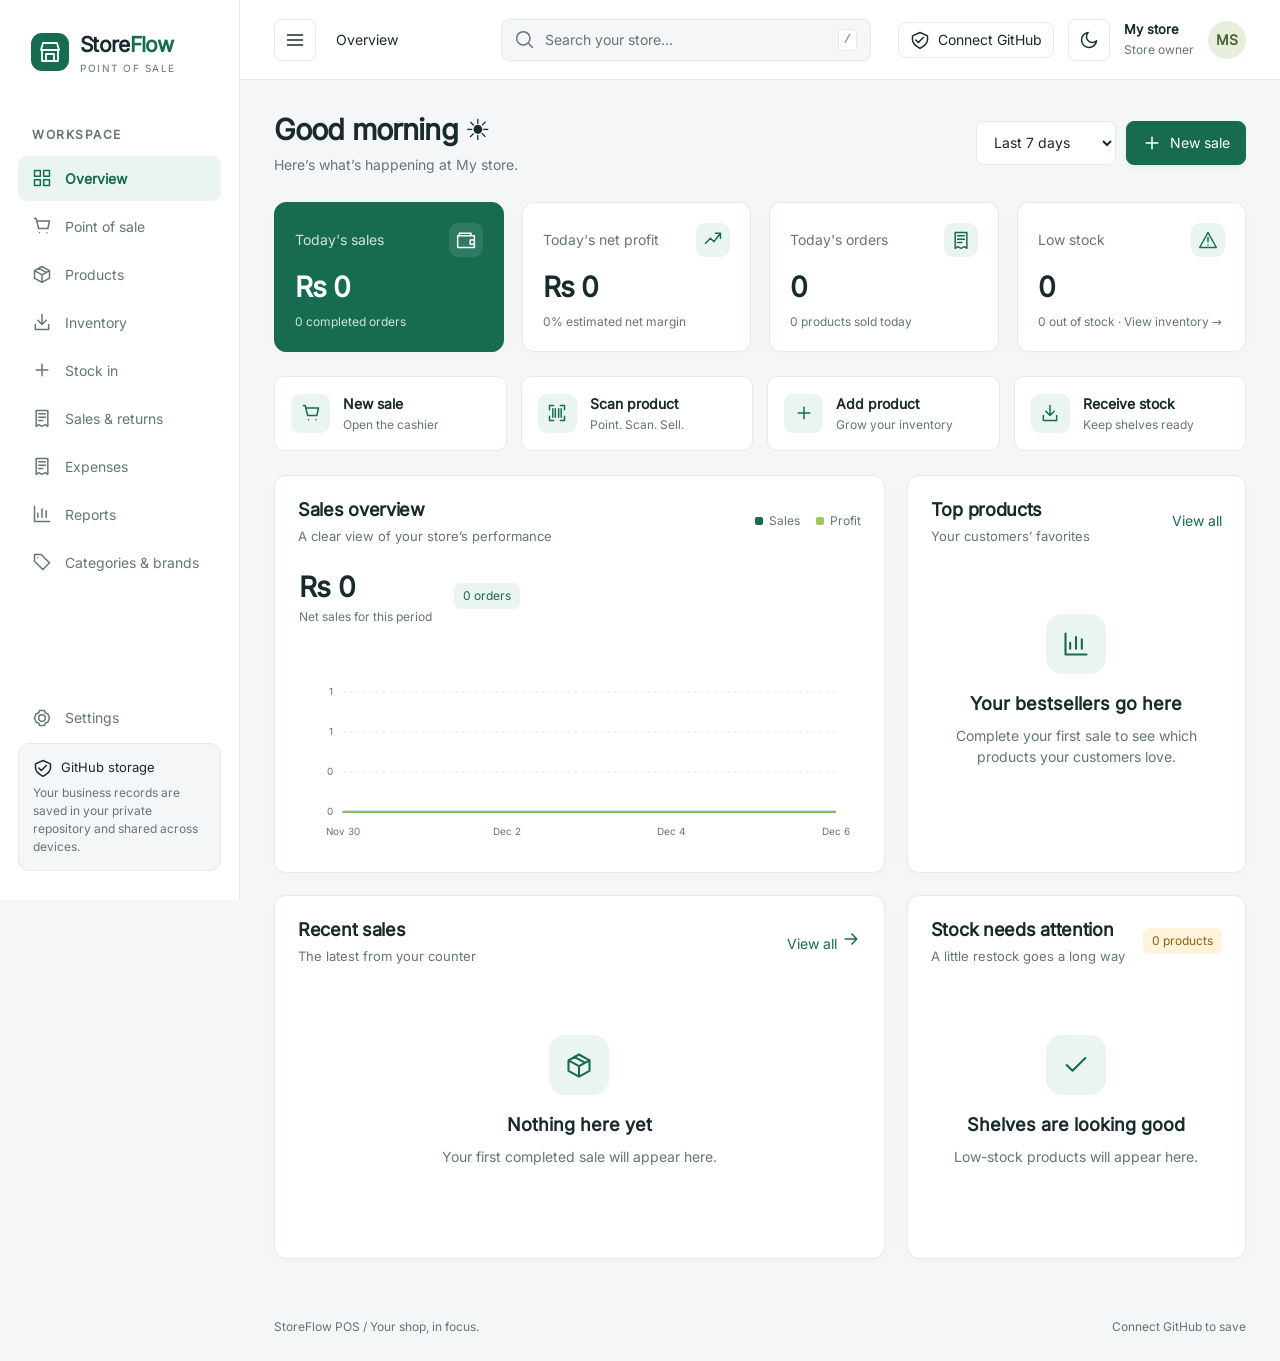
==== commit c2bd59b2: "Add files via upload" ====
--- a/index.html
+++ b/index.html
@@ -2,18 +2,18 @@
 <html lang="en">
 <head>
 <meta charset="utf-8"><meta name="viewport" content="width=device-width,initial-scale=1,viewport-fit=cover">
-<meta name="theme-color" content="#176b51"><meta name="description" content="StoreFlow POS — sales, stock, and a clearer view of your shop. A private, offline-ready point of sale on your device.">
+<meta name="theme-color" content="#176b51"><meta name="description" content="StoreFlow POS — sales, stock, and a clearer view of your shop. A point of sale saved to your private GitHub repository.">
 <title>StoreFlow POS</title><link rel="icon" href="assets/icons/icon.svg" type="image/svg+xml"><link rel="apple-touch-icon" href="assets/icons/icon-192.png"><link rel="manifest" href="manifest.json"><link rel="stylesheet" href="assets/css/app.css">
 </head>
 <body>
 <a class="skip" href="#main">Skip to content</a>
 <aside id="sidebar" class="sidebar" aria-label="Main navigation"></aside>
-<div class="workspace"><header id="topbar" class="topbar"></header><div id="demo-banner"></div><main id="main" tabindex="-1"><div class="loading">Opening your shop…</div></main><footer class="page-footer"><span>StoreFlow POS <span class="muted">/</span> Your shop, in focus.</span><span id="connection">Saved on this device</span></footer></div>
+<div class="workspace"><header id="topbar" class="topbar"></header><div id="demo-banner"></div><main id="main" tabindex="-1"><div class="loading">Opening your shop…</div></main><footer class="page-footer"><span>StoreFlow POS <span class="muted">/</span> Your shop, in focus.</span><span id="connection">Connect GitHub to save</span></footer></div>
 <nav id="mobile-nav" class="mobile-nav" aria-label="Mobile navigation"></nav>
 <dialog id="dialog" aria-labelledby="dialog-title"><div id="dialog-body"></div></dialog>
 <dialog id="scanner" aria-labelledby="scanner-title"></dialog>
 <div id="toasts" class="toasts" role="status" aria-live="polite"></div><div id="print-area"></div>
 <noscript>This application needs JavaScript enabled to store products and process sales.</noscript>
 <script type="module" src="assets/js/app.js"></script>
-<script>if(location.protocol==='file:')document.getElementById('main').innerHTML='<div class="empty"><h1>Upload your shop to GitHub Pages</h1><p>Open the HTTPS website after uploading these files. Camera, database and offline features require a hosted website. See README.md for the simple setup steps.</p></div>';</script>
+<script>if(location.protocol==='file:')document.getElementById('main').innerHTML='<div class="empty"><h1>Open StoreFlow over HTTPS</h1><p>Upload these static files to your hosting and open the HTTPS address. See START-HERE.html for setup instructions. No PHP or MySQL is required.</p></div>';</script>
 </body></html>
--- a/assets/css/app.css
+++ b/assets/css/app.css
@@ -13,3 +13,15 @@
 #scanner .scan-manual{position:sticky;bottom:0;background:var(--surface);border-top:1px solid var(--border);z-index:3}
 #scanner.fast-mode .scan-instruction{display:none}
 #scanner.fast-mode .scan-line{animation:none}
+
+/* Account screens use the existing StoreFlow styles. */
+.auth-mode .sidebar,.auth-mode .topbar,.auth-mode .mobile-nav,.auth-mode .page-footer{display:none}.auth-mode .workspace{margin-left:0}.auth-mode #main{display:grid;min-height:100dvh;place-items:center;padding:24px}.auth-panel{width:min(100%,460px);padding:32px}.auth-panel .brand{padding:0;margin-bottom:32px}.auth-panel h1{font-size:28px;margin-bottom:12px}.auth-panel p{margin:12px 0 20px}.auth-panel .field{margin:16px 0}.auth-panel button{width:100%}.auth-panel .form-error{margin:12px 0}
+/* Additional tools use the existing StoreFlow palette and components. */
+[hidden]{display:none!important}.sidebar nav{min-height:0;overflow-y:auto;flex:1}.sidebar-bottom{flex-shrink:0}.amount-editor{display:flex;flex-wrap:wrap;gap:10px;margin-top:12px;align-items:end}.amount-editor label{flex:1;min-width:100px;font-size:11px;color:var(--muted)}.amount-editor input,.amount-editor select{margin-top:5px;padding:8px;width:100%;font-size:12px}.amount-editor small{flex-basis:100%;font-size:11px;color:var(--muted);line-height:1.5}.qr-panel{max-width:760px;text-align:center}.qr-panel .actions{justify-content:center}.catalog-qr{background:#fff;color:#000;padding:12px;width:min(280px,100%);margin:24px auto;border-radius:14px}.catalog-qr svg{display:block;width:100%;height:auto}.qr-url{overflow-wrap:anywhere}.qr-panel form{display:flex;gap:12px;flex-wrap:wrap;justify-content:center;align-items:center}.qr-panel form .form-error{flex-basis:100%}.payment-options{flex-wrap:wrap}#customer-ledger{scroll-margin-top:90px}#credit-fields{margin-top:18px}#credit-return-breakdown{margin:12px 0}.cart-line-bottom{flex-wrap:wrap;row-gap:8px}
+@media print{#catalog-print{text-align:center}#catalog-print .catalog-qr{width:70mm;margin:10mm auto}#catalog-print .catalog-qr svg{width:100%;height:auto}}
+.payment-options{grid-template-columns:repeat(auto-fit,minmax(115px,1fr))}.qr-panel{padding:28px}
+@media(min-width:741px){.metrics:has(>:last-child:nth-child(3)){grid-template-columns:repeat(3,minmax(0,1fr))}}
+
+#repository-dialog{width:min(620px,calc(100vw - 24px));} .repo-connect{white-space:nowrap;} @media(max-width:600px){.repo-connect{font-size:11px;padding:7px 9px;}.repo-connect .icon{display:none;}.topbar .top-right{gap:6px;}}
+
+@media(max-width:760px){.page-footer{flex-wrap:wrap;gap:5px}.page-footer>#connection{display:block}}
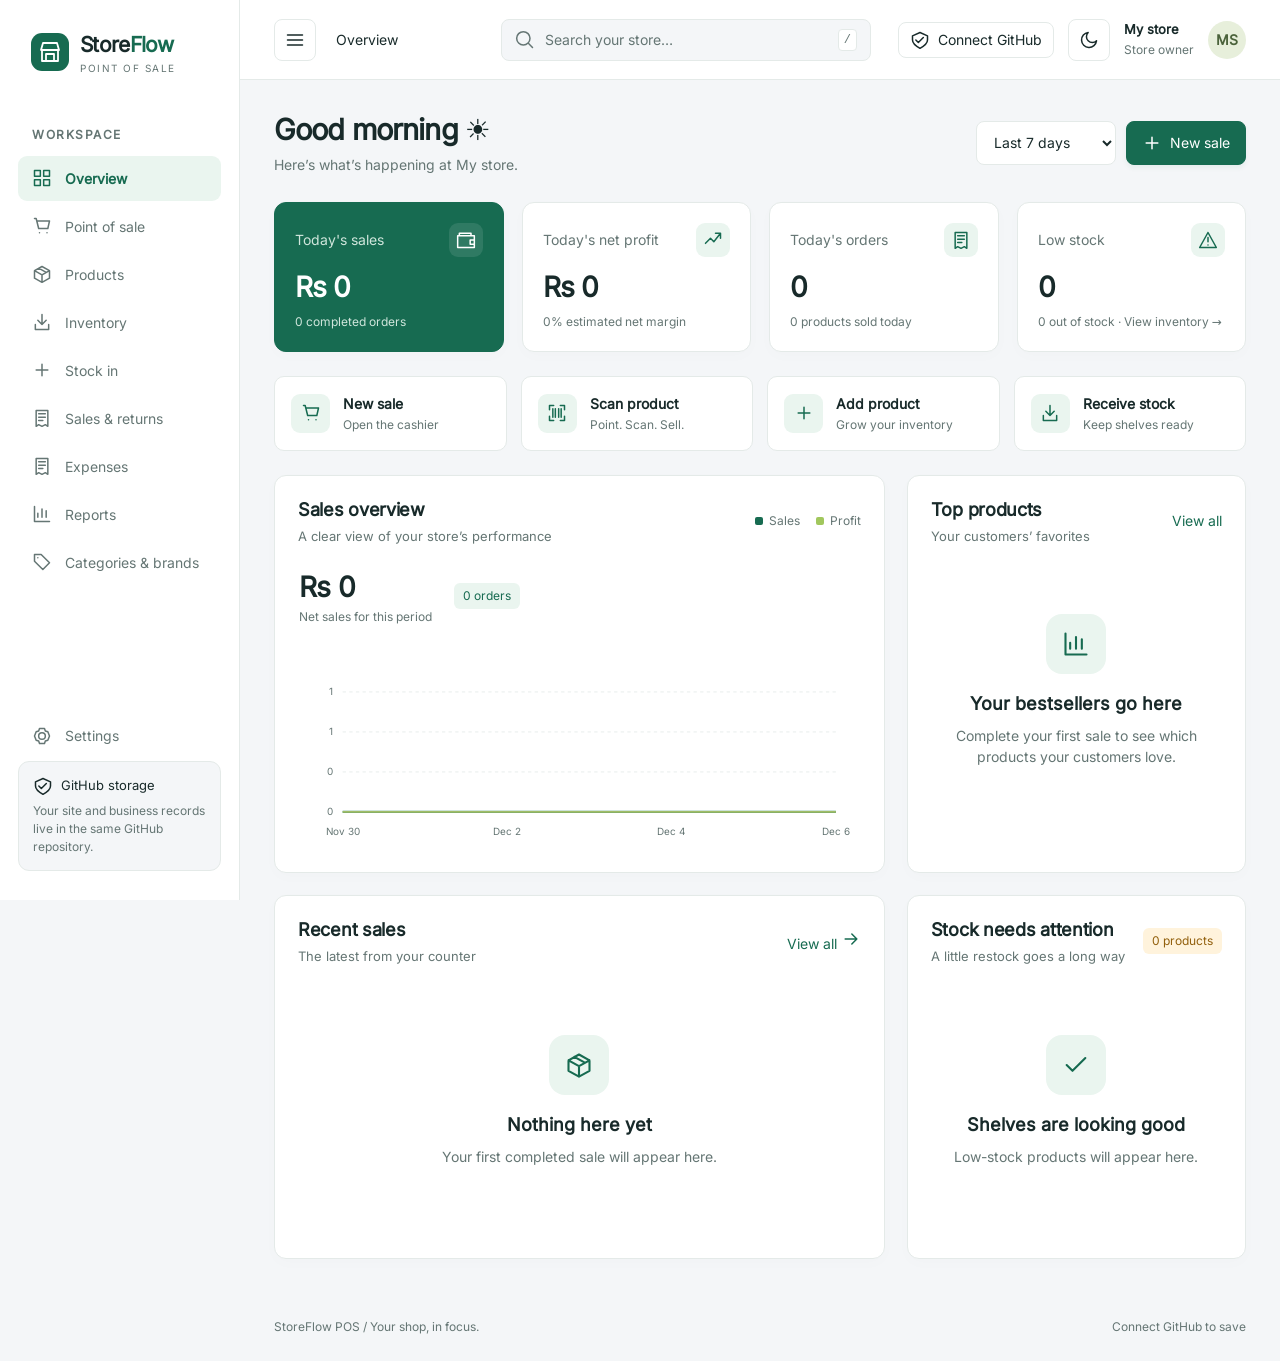
==== commit ac9564d9: "Add files via upload" ====
--- a/index.html
+++ b/index.html
@@ -2,7 +2,7 @@
 <html lang="en">
 <head>
 <meta charset="utf-8"><meta name="viewport" content="width=device-width,initial-scale=1,viewport-fit=cover">
-<meta name="theme-color" content="#176b51"><meta name="description" content="StoreFlow POS — sales, stock, and a clearer view of your shop. A point of sale saved to your private GitHub repository.">
+<meta name="theme-color" content="#176b51"><meta name="description" content="StoreFlow POS — sales, stock, and a clearer view of your shop. A point of sale hosted on GitHub Pages with records saved in the same repository.">
 <title>StoreFlow POS</title><link rel="icon" href="assets/icons/icon.svg" type="image/svg+xml"><link rel="apple-touch-icon" href="assets/icons/icon-192.png"><link rel="manifest" href="manifest.json"><link rel="stylesheet" href="assets/css/app.css">
 </head>
 <body>
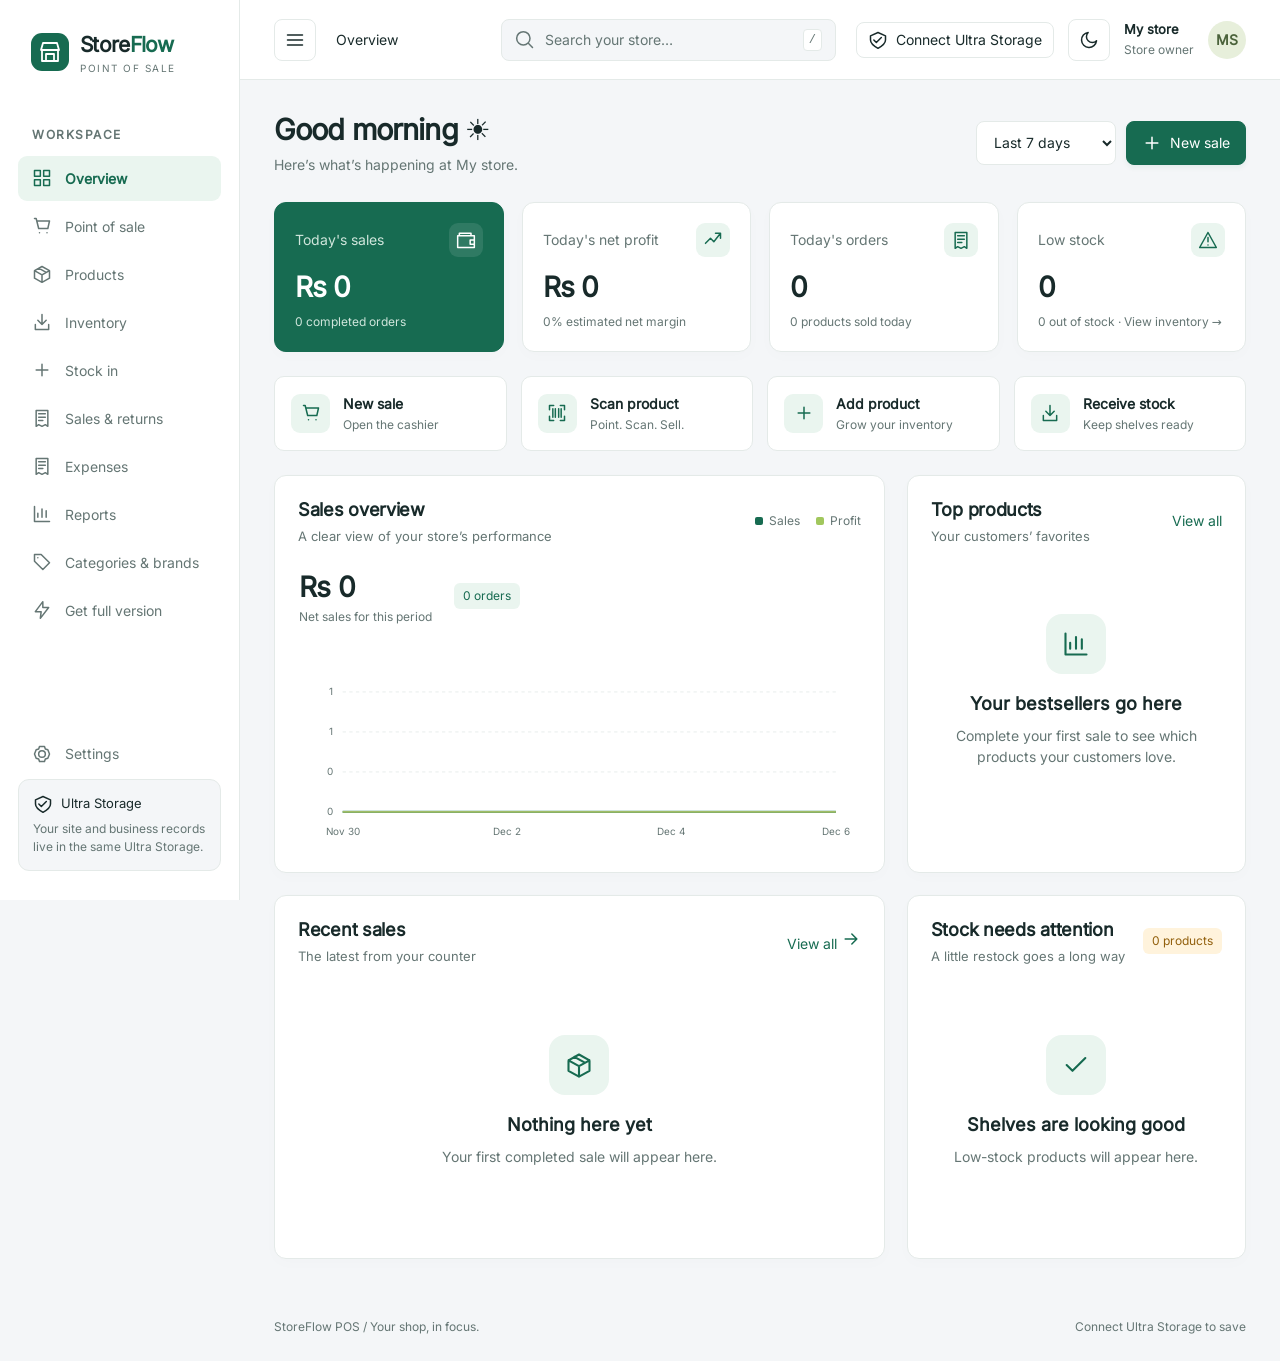
==== commit 8abac9ba: "Add files via upload" ====
--- a/index.html
+++ b/index.html
@@ -2,13 +2,13 @@
 <html lang="en">
 <head>
 <meta charset="utf-8"><meta name="viewport" content="width=device-width,initial-scale=1,viewport-fit=cover">
-<meta name="theme-color" content="#176b51"><meta name="description" content="StoreFlow POS — sales, stock, and a clearer view of your shop. A point of sale hosted on GitHub Pages with records saved in the same repository.">
+<meta name="theme-color" content="#176b51"><meta name="description" content="StoreFlow POS — sales, stock, and a clearer view of your shop. A point of sale with your website and store records saved together in Ultra Storage.">
 <title>StoreFlow POS</title><link rel="icon" href="assets/icons/icon.svg" type="image/svg+xml"><link rel="apple-touch-icon" href="assets/icons/icon-192.png"><link rel="manifest" href="manifest.json"><link rel="stylesheet" href="assets/css/app.css">
 </head>
 <body>
 <a class="skip" href="#main">Skip to content</a>
 <aside id="sidebar" class="sidebar" aria-label="Main navigation"></aside>
-<div class="workspace"><header id="topbar" class="topbar"></header><div id="demo-banner"></div><main id="main" tabindex="-1"><div class="loading">Opening your shop…</div></main><footer class="page-footer"><span>StoreFlow POS <span class="muted">/</span> Your shop, in focus.</span><span id="connection">Connect GitHub to save</span></footer></div>
+<div class="workspace"><header id="topbar" class="topbar"></header><div id="demo-banner"></div><main id="main" tabindex="-1"><div class="loading">Opening your shop…</div></main><footer class="page-footer"><span>StoreFlow POS <span class="muted">/</span> Your shop, in focus.</span><span id="connection">Connect Ultra Storage to save</span></footer></div>
 <nav id="mobile-nav" class="mobile-nav" aria-label="Mobile navigation"></nav>
 <dialog id="dialog" aria-labelledby="dialog-title"><div id="dialog-body"></div></dialog>
 <dialog id="scanner" aria-labelledby="scanner-title"></dialog>
--- a/assets/css/app.css
+++ b/assets/css/app.css
@@ -25,3 +25,20 @@
 #repository-dialog{width:min(620px,calc(100vw - 24px));} .repo-connect{white-space:nowrap;} @media(max-width:600px){.repo-connect{font-size:11px;padding:7px 9px;}.repo-connect .icon{display:none;}.topbar .top-right{gap:6px;}}
 
 @media(max-width:760px){.page-footer{flex-wrap:wrap;gap:5px}.page-footer>#connection{display:block}}
+
+/* Full Version information uses the existing theme colors and panels. */
+.upgrade-layout{max-width:1040px;display:grid;gap:20px}
+.upgrade-intro,.upgrade-offline{display:flex;align-items:flex-start;gap:20px;padding:28px}
+.upgrade-mark{display:grid;place-items:center;flex-shrink:0;width:48px;height:48px;border-radius:12px;background:var(--soft);color:var(--green)}
+.upgrade-mark .icon{width:25px;height:25px}
+.upgrade-intro p,.upgrade-offline p,.upgrade-contact p{margin:0;line-height:1.75}
+.upgrade-credit{margin-bottom:18px!important;font-size:18px}
+.upgrade-features{padding:28px}
+.upgrade-features ul{display:grid;grid-template-columns:repeat(2,minmax(0,1fr));gap:20px 28px;margin:0;padding:0;list-style:none}
+.upgrade-features li{display:flex;align-items:flex-start;gap:12px;line-height:1.55;font-size:14px;min-width:0}
+.upgrade-features li .icon{flex-shrink:0;color:var(--green);margin-top:1px}
+.upgrade-features li strong{font-weight:550}
+.upgrade-offline{background:var(--soft)}
+.upgrade-contact{padding:22px 28px}
+.upgrade-contact a{color:var(--green);font-weight:650;white-space:nowrap}
+@media(max-width:740px){.upgrade-intro,.upgrade-offline{padding:20px;gap:14px}.upgrade-features{padding:20px}.upgrade-features ul{grid-template-columns:1fr;gap:17px}.upgrade-contact{padding:20px}.upgrade-credit{font-size:16px}.upgrade-mark{width:38px;height:38px}.upgrade-intro{flex-direction:column}}
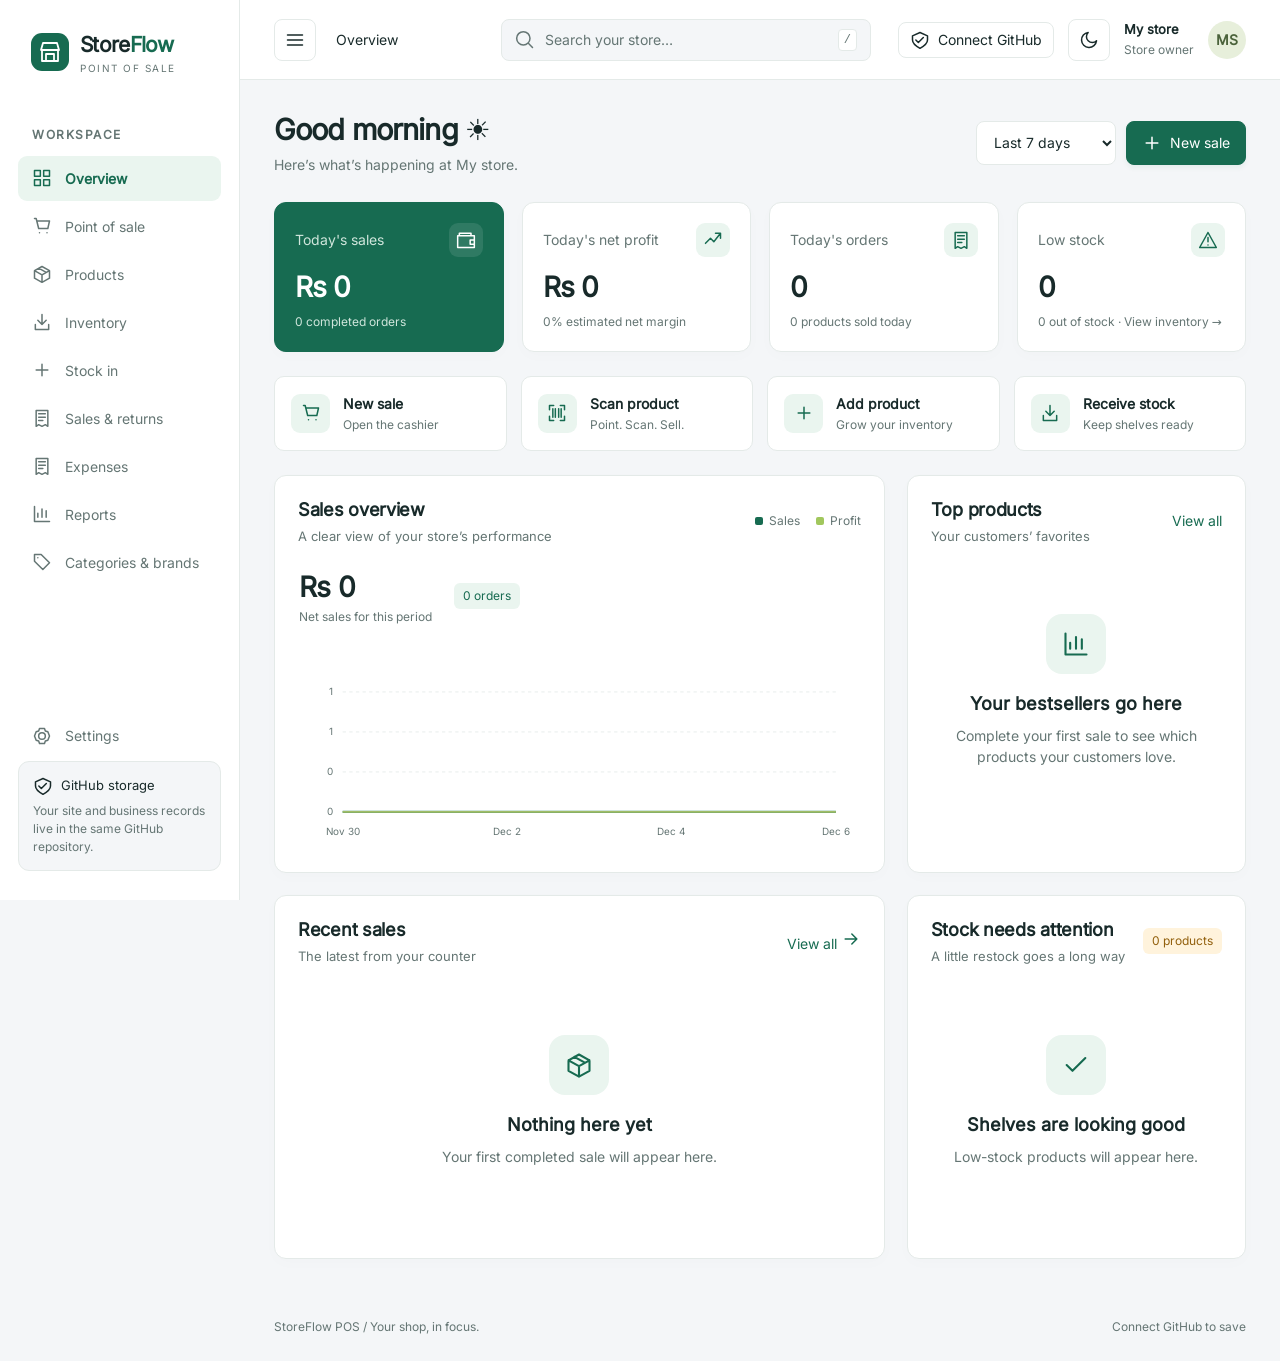
==== commit 87067495: "Add files via upload" ====
--- a/index.html
+++ b/index.html
@@ -2,13 +2,13 @@
 <html lang="en">
 <head>
 <meta charset="utf-8"><meta name="viewport" content="width=device-width,initial-scale=1,viewport-fit=cover">
-<meta name="theme-color" content="#176b51"><meta name="description" content="StoreFlow POS — sales, stock, and a clearer view of your shop. A point of sale with your website and store records saved together in Ultra Storage.">
+<meta name="theme-color" content="#176b51"><meta name="description" content="StoreFlow POS — sales, stock, and a clearer view of your shop. A point of sale hosted on GitHub Pages with records saved in the same repository.">
 <title>StoreFlow POS</title><link rel="icon" href="assets/icons/icon.svg" type="image/svg+xml"><link rel="apple-touch-icon" href="assets/icons/icon-192.png"><link rel="manifest" href="manifest.json"><link rel="stylesheet" href="assets/css/app.css">
 </head>
 <body>
 <a class="skip" href="#main">Skip to content</a>
 <aside id="sidebar" class="sidebar" aria-label="Main navigation"></aside>
-<div class="workspace"><header id="topbar" class="topbar"></header><div id="demo-banner"></div><main id="main" tabindex="-1"><div class="loading">Opening your shop…</div></main><footer class="page-footer"><span>StoreFlow POS <span class="muted">/</span> Your shop, in focus.</span><span id="connection">Connect Ultra Storage to save</span></footer></div>
+<div class="workspace"><header id="topbar" class="topbar"></header><div id="demo-banner"></div><main id="main" tabindex="-1"><div class="loading">Opening your shop…</div></main><footer class="page-footer"><span>StoreFlow POS <span class="muted">/</span> Your shop, in focus.</span><span id="connection">Connect GitHub to save</span></footer></div>
 <nav id="mobile-nav" class="mobile-nav" aria-label="Mobile navigation"></nav>
 <dialog id="dialog" aria-labelledby="dialog-title"><div id="dialog-body"></div></dialog>
 <dialog id="scanner" aria-labelledby="scanner-title"></dialog>
--- a/assets/css/app.css
+++ b/assets/css/app.css
@@ -25,20 +25,3 @@
 #repository-dialog{width:min(620px,calc(100vw - 24px));} .repo-connect{white-space:nowrap;} @media(max-width:600px){.repo-connect{font-size:11px;padding:7px 9px;}.repo-connect .icon{display:none;}.topbar .top-right{gap:6px;}}
 
 @media(max-width:760px){.page-footer{flex-wrap:wrap;gap:5px}.page-footer>#connection{display:block}}
-
-/* Full Version information uses the existing theme colors and panels. */
-.upgrade-layout{max-width:1040px;display:grid;gap:20px}
-.upgrade-intro,.upgrade-offline{display:flex;align-items:flex-start;gap:20px;padding:28px}
-.upgrade-mark{display:grid;place-items:center;flex-shrink:0;width:48px;height:48px;border-radius:12px;background:var(--soft);color:var(--green)}
-.upgrade-mark .icon{width:25px;height:25px}
-.upgrade-intro p,.upgrade-offline p,.upgrade-contact p{margin:0;line-height:1.75}
-.upgrade-credit{margin-bottom:18px!important;font-size:18px}
-.upgrade-features{padding:28px}
-.upgrade-features ul{display:grid;grid-template-columns:repeat(2,minmax(0,1fr));gap:20px 28px;margin:0;padding:0;list-style:none}
-.upgrade-features li{display:flex;align-items:flex-start;gap:12px;line-height:1.55;font-size:14px;min-width:0}
-.upgrade-features li .icon{flex-shrink:0;color:var(--green);margin-top:1px}
-.upgrade-features li strong{font-weight:550}
-.upgrade-offline{background:var(--soft)}
-.upgrade-contact{padding:22px 28px}
-.upgrade-contact a{color:var(--green);font-weight:650;white-space:nowrap}
-@media(max-width:740px){.upgrade-intro,.upgrade-offline{padding:20px;gap:14px}.upgrade-features{padding:20px}.upgrade-features ul{grid-template-columns:1fr;gap:17px}.upgrade-contact{padding:20px}.upgrade-credit{font-size:16px}.upgrade-mark{width:38px;height:38px}.upgrade-intro{flex-direction:column}}
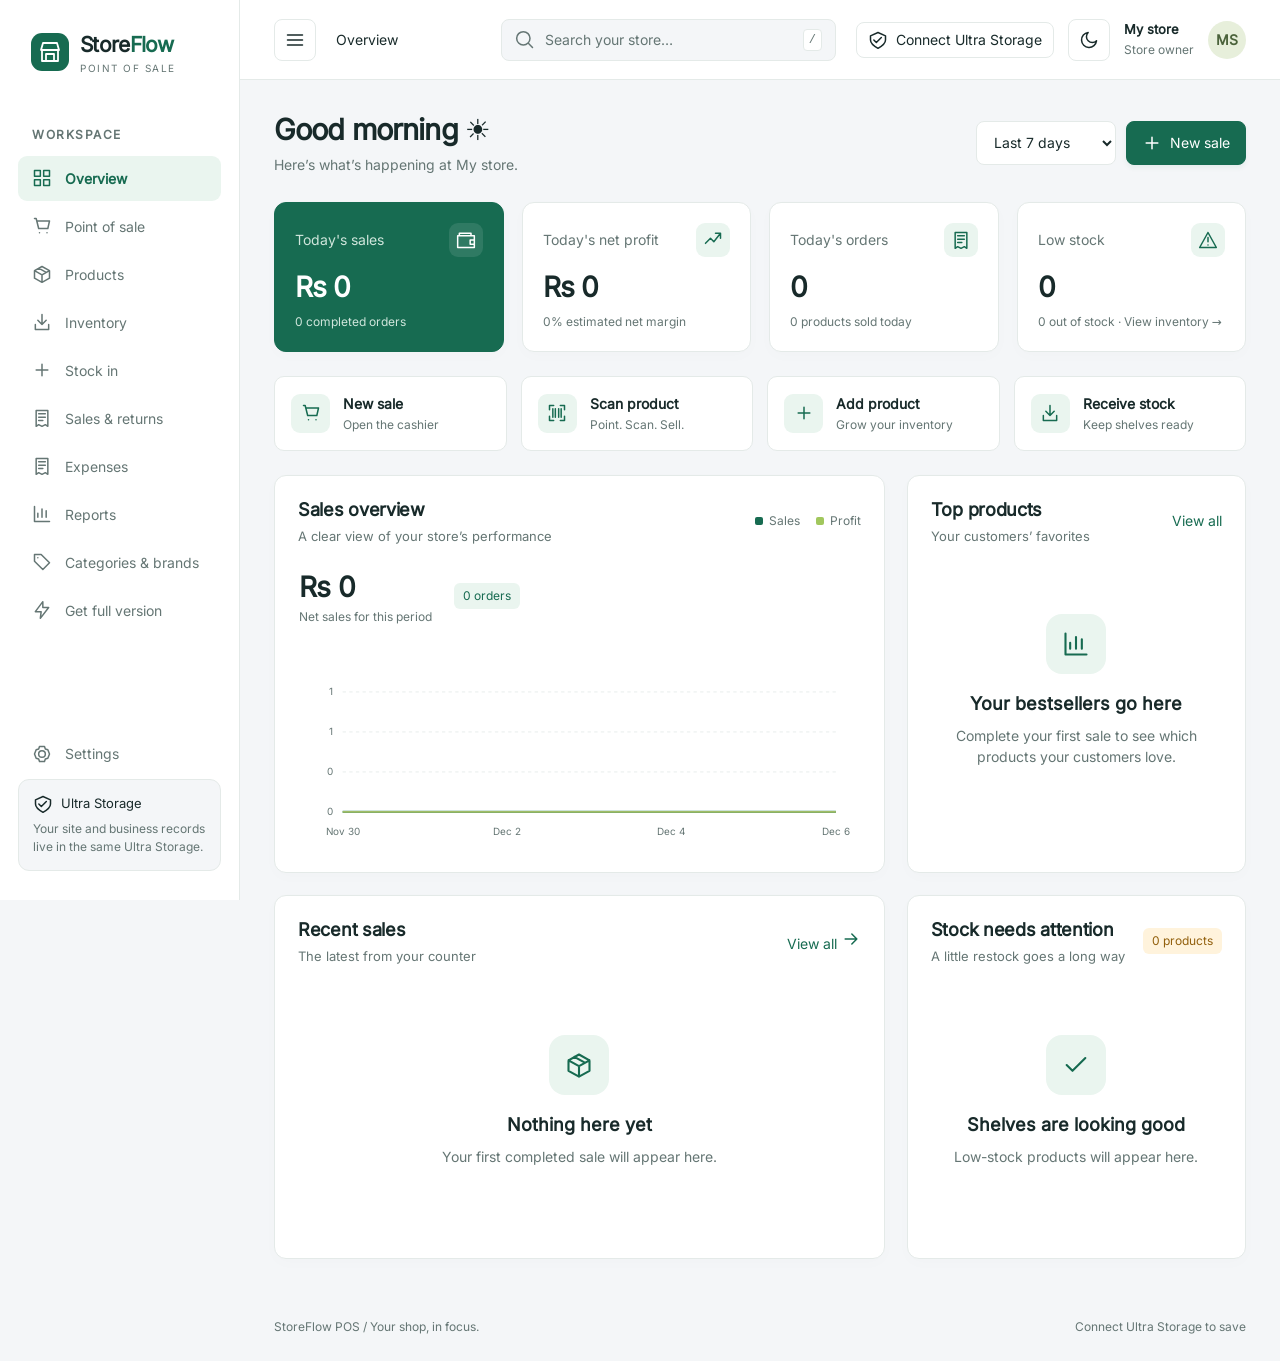
==== commit e097e252: "Add files via upload" ====
--- a/index.html
+++ b/index.html
@@ -2,18 +2,18 @@
 <html lang="en">
 <head>
 <meta charset="utf-8"><meta name="viewport" content="width=device-width,initial-scale=1,viewport-fit=cover">
-<meta name="theme-color" content="#176b51"><meta name="description" content="StoreFlow POS — sales, stock, and a clearer view of your shop. A point of sale hosted on GitHub Pages with records saved in the same repository.">
+<meta name="theme-color" content="#176b51"><meta name="description" content="StoreFlow POS — sales, stock, and a clearer view of your shop. A point of sale with your website and store records saved together in Ultra Storage.">
 <title>StoreFlow POS</title><link rel="icon" href="assets/icons/icon.svg" type="image/svg+xml"><link rel="apple-touch-icon" href="assets/icons/icon-192.png"><link rel="manifest" href="manifest.json"><link rel="stylesheet" href="assets/css/app.css">
 </head>
 <body>
 <a class="skip" href="#main">Skip to content</a>
 <aside id="sidebar" class="sidebar" aria-label="Main navigation"></aside>
-<div class="workspace"><header id="topbar" class="topbar"></header><div id="demo-banner"></div><main id="main" tabindex="-1"><div class="loading">Opening your shop…</div></main><footer class="page-footer"><span>StoreFlow POS <span class="muted">/</span> Your shop, in focus.</span><span id="connection">Connect GitHub to save</span></footer></div>
+<div class="workspace"><header id="topbar" class="topbar"></header><div id="demo-banner"></div><main id="main" tabindex="-1"><div class="loading">Opening your shop…</div></main><footer class="page-footer"><span>StoreFlow POS <span class="muted">/</span> Your shop, in focus.</span><span id="connection">Connect Ultra Storage to save</span></footer></div>
 <nav id="mobile-nav" class="mobile-nav" aria-label="Mobile navigation"></nav>
 <dialog id="dialog" aria-labelledby="dialog-title"><div id="dialog-body"></div></dialog>
 <dialog id="scanner" aria-labelledby="scanner-title"></dialog>
 <div id="toasts" class="toasts" role="status" aria-live="polite"></div><div id="print-area"></div>
 <noscript>This application needs JavaScript enabled to store products and process sales.</noscript>
-<script type="module" src="assets/js/app.js"></script>
+<script type="module" src="assets/js/app.js?v=4.1.3"></script>
 <script>if(location.protocol==='file:')document.getElementById('main').innerHTML='<div class="empty"><h1>Open StoreFlow over HTTPS</h1><p>Upload these static files to your hosting and open the HTTPS address. See START-HERE.html for setup instructions. No PHP or MySQL is required.</p></div>';</script>
 </body></html>
--- a/assets/css/app.css
+++ b/assets/css/app.css
@@ -25,3 +25,20 @@
 #repository-dialog{width:min(620px,calc(100vw - 24px));} .repo-connect{white-space:nowrap;} @media(max-width:600px){.repo-connect{font-size:11px;padding:7px 9px;}.repo-connect .icon{display:none;}.topbar .top-right{gap:6px;}}
 
 @media(max-width:760px){.page-footer{flex-wrap:wrap;gap:5px}.page-footer>#connection{display:block}}
+
+/* Full Version information uses the existing theme colors and panels. */
+.upgrade-layout{max-width:1040px;display:grid;gap:20px}
+.upgrade-intro,.upgrade-offline{display:flex;align-items:flex-start;gap:20px;padding:28px}
+.upgrade-mark{display:grid;place-items:center;flex-shrink:0;width:48px;height:48px;border-radius:12px;background:var(--soft);color:var(--green)}
+.upgrade-mark .icon{width:25px;height:25px}
+.upgrade-intro p,.upgrade-offline p,.upgrade-contact p{margin:0;line-height:1.75}
+.upgrade-credit{margin-bottom:18px!important;font-size:18px}
+.upgrade-features{padding:28px}
+.upgrade-features ul{display:grid;grid-template-columns:repeat(2,minmax(0,1fr));gap:20px 28px;margin:0;padding:0;list-style:none}
+.upgrade-features li{display:flex;align-items:flex-start;gap:12px;line-height:1.55;font-size:14px;min-width:0}
+.upgrade-features li .icon{flex-shrink:0;color:var(--green);margin-top:1px}
+.upgrade-features li strong{font-weight:550}
+.upgrade-offline{background:var(--soft)}
+.upgrade-contact{padding:22px 28px}
+.upgrade-contact a{color:var(--green);font-weight:650;white-space:nowrap}
+@media(max-width:740px){.upgrade-intro,.upgrade-offline{padding:20px;gap:14px}.upgrade-features{padding:20px}.upgrade-features ul{grid-template-columns:1fr;gap:17px}.upgrade-contact{padding:20px}.upgrade-credit{font-size:16px}.upgrade-mark{width:38px;height:38px}.upgrade-intro{flex-direction:column}}
